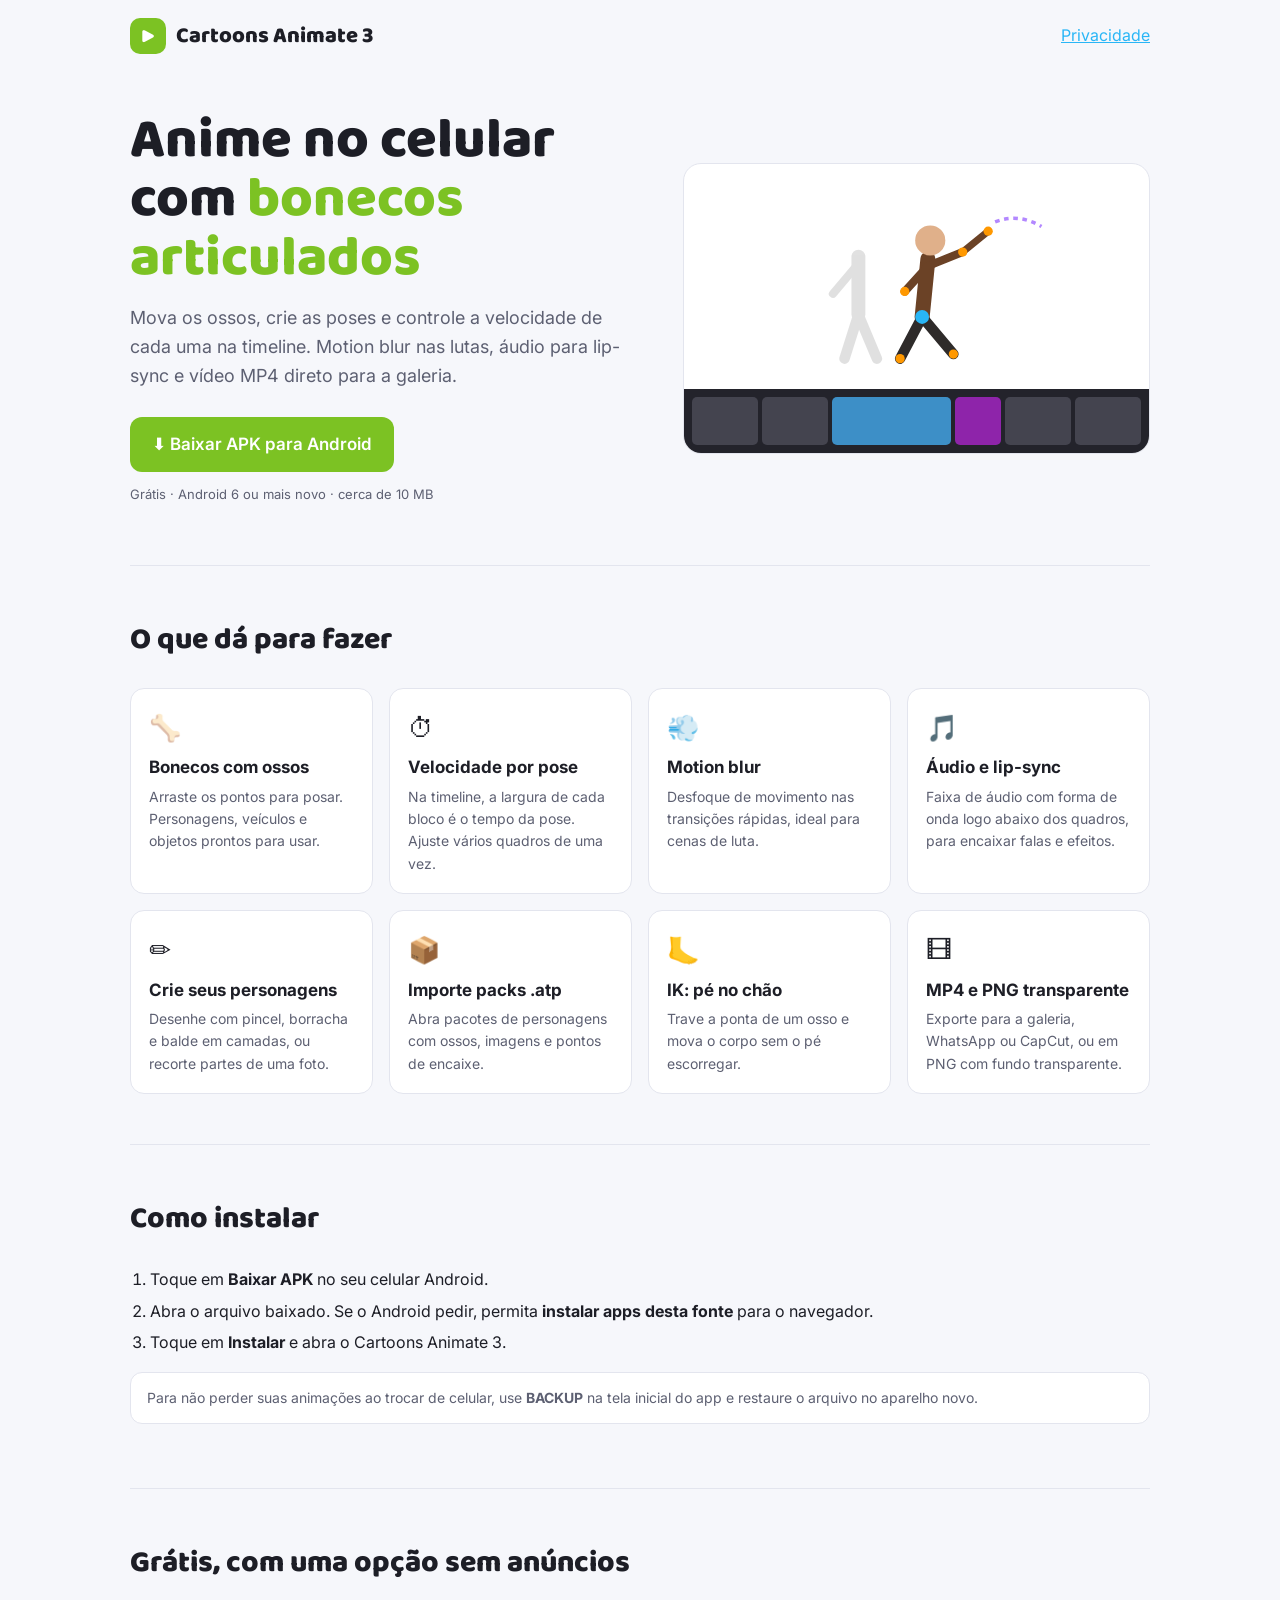
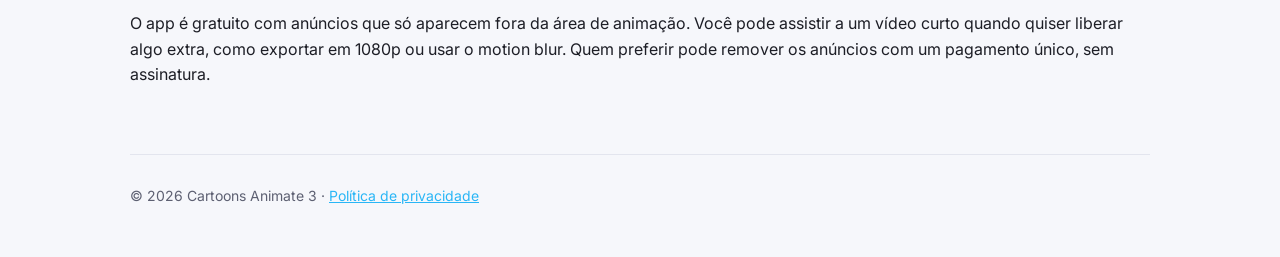
==== index.html @ 9e61e342 "Update APK download link to version 1.0.0" ====
<!doctype html>
<html lang="pt-BR">
<head>
<meta charset="utf-8">
<meta name="viewport" content="width=device-width, initial-scale=1">
<title>Cartoons Animate 3</title>
<meta name="description" content="Crie animações 2D no celular com bonecos articulados, timeline com controle de velocidade, motion blur, áudio e exportação em MP4.">
<meta property="og:title" content="Cartoons Animate 3 — animação 2D no celular">
<meta property="og:description" content="Bonecos com ossos, timeline com velocidade por pose, motion blur, lip-sync e exportação MP4. Grátis para Android.">
<link rel="preconnect" href="https://fonts.googleapis.com"><link rel="preconnect" href="https://fonts.gstatic.com" crossorigin>
<link href="https://fonts.googleapis.com/css2?family=Baloo+2:wght@600;800&family=Inter:wght@400;600&display=swap" rel="stylesheet">
<style>
  :root { --bg: #1d1e26; --panel: #262833; --ink: #f2f3f7; --muted: #a6a9b8; --green: #7CC223; --cyan: #29B6F6; --orange: #FF9800; --line: #34374a; }
  :root[data-theme="light"] { --bg: #f6f7fb; --panel: #fff; --ink: #1d1e26; --muted: #5d6072; --line: #e3e5ee; }
  @media (prefers-color-scheme: light) { :root:not([data-theme="dark"]) { --bg: #f6f7fb; --panel: #fff; --ink: #1d1e26; --muted: #5d6072; --line: #e3e5ee; } }
  * { box-sizing: border-box; }
  body { margin: 0; background: var(--bg); color: var(--ink); font: 16px/1.6 Inter, system-ui, sans-serif; }
  a { color: var(--cyan); }
  .wrap { max-width: 1060px; margin: 0 auto; padding: 0 20px; }
  nav { display: flex; align-items: center; gap: 12px; padding: 18px 0; }
  .logo { font: 800 22px 'Baloo 2', sans-serif; display: flex; align-items: center; gap: 10px; }
  .logo i { width: 36px; height: 36px; border-radius: 10px; background: var(--green); display: grid; place-items: center; font-style: normal; color: #fff; }
  nav .sp { flex: 1; }
  .hero { display: grid; grid-template-columns: 1.1fr 1fr; gap: 40px; align-items: center; padding: 40px 0 60px; }
  h1 { font: 800 clamp(34px, 6vw, 56px)/1.05 'Baloo 2', sans-serif; margin: 0 0 16px; }
  h1 span { color: var(--green); }
  .lead { color: var(--muted); font-size: 18px; margin: 0 0 26px; }
  .btn { display: inline-flex; align-items: center; gap: 10px; background: var(--green); color: #fff; text-decoration: none; font-weight: 600; padding: 14px 22px; border-radius: 12px; font-size: 17px; }
  .btn.ghost { background: transparent; color: var(--ink); border: 1px solid var(--line); }
  .meta { color: var(--muted); font-size: 13px; margin-top: 12px; }
  .stage { background: var(--panel); border: 1px solid var(--line); border-radius: 18px; aspect-ratio: 16/10; position: relative; overflow: hidden; }
  .stage svg { width: 100%; height: 100%; display: block; }
  .tl { position: absolute; left: 0; right: 0; bottom: 0; height: 22%; background: #23232B; display: flex; gap: 4px; padding: 8px; align-items: stretch; }
  .tl b { background: #44444F; border-radius: 5px; flex: 1; }
  .tl b.on { background: #3D8FC7; flex: 1.8; } .tl b.mb { background: #8E24AA; flex: 0.7; }
  section { padding: 50px 0; border-top: 1px solid var(--line); }
  h2 { font: 800 30px 'Baloo 2', sans-serif; margin: 0 0 24px; }
  .feats { display: grid; grid-template-columns: repeat(auto-fill, minmax(230px, 1fr)); gap: 16px; }
  .feat { background: var(--panel); border: 1px solid var(--line); border-radius: 14px; padding: 18px; }
  .feat .ic { font-size: 26px; } .feat h3 { margin: 6px 0 4px; font-size: 17px; } .feat p { margin: 0; color: var(--muted); font-size: 14px; }
  ol.steps { padding-left: 20px; } ol.steps li { margin: 6px 0; }
  .note { background: var(--panel); border: 1px solid var(--line); border-radius: 12px; padding: 14px 16px; color: var(--muted); font-size: 14px; }
  footer { padding: 30px 0 50px; color: var(--muted); font-size: 14px; border-top: 1px solid var(--line); }
  @media (max-width: 760px) { .hero { grid-template-columns: 1fr; padding-top: 10px; } }
</style>
</head>
<body>
<div class="wrap">
  <nav><div class="logo"><i>▶</i> Cartoons Animate 3</div><div class="sp"></div><a href="privacidade.html">Privacidade</a></nav>

  <div class="hero">
    <div>
      <h1>Anime no celular com <span>bonecos articulados</span></h1>
      <p class="lead">Mova os ossos, crie as poses e controle a velocidade de cada uma na timeline. Motion blur nas lutas, áudio para lip-sync e vídeo MP4 direto para a galeria.</p>
      <a class="btn" id="dl" href="https://github.com/nero23-AU/cartoons-animate-3/releases/latest/download/CartoonsAnimate3-1.0.0.apk">⬇ Baixar APK para Android</a>
      <div class="meta">Grátis · Android 6 ou mais novo · cerca de 10 MB</div>
    </div>
    <div class="stage" aria-label="Ilustração do editor de animação">
      <svg viewBox="0 0 400 250" aria-hidden="true">
        <rect x="18" y="14" width="364" height="168" rx="6" fill="#fff"/>
        <g stroke-linecap="round" fill="none">
          <g opacity=".25" stroke="#888"><line x1="150" y1="130" x2="150" y2="80" stroke-width="12"/><line x1="150" y1="130" x2="138" y2="168" stroke-width="9"/><line x1="150" y1="130" x2="166" y2="168" stroke-width="9"/><line x1="150" y1="86" x2="128" y2="112" stroke-width="7"/></g>
          <line x1="205" y1="132" x2="210" y2="82" stroke="#6B4226" stroke-width="13"/>
          <line x1="205" y1="132" x2="186" y2="168" stroke="#2E2B2A" stroke-width="9"/><line x1="205" y1="132" x2="232" y2="164" stroke="#2E2B2A" stroke-width="9"/>
          <line x1="210" y1="88" x2="240" y2="76" stroke="#6B4226" stroke-width="7"/><line x1="240" y1="76" x2="262" y2="58" stroke="#6B4226" stroke-width="6"/>
          <line x1="210" y1="88" x2="190" y2="110" stroke="#6B4226" stroke-width="7"/>
        </g>
        <circle cx="212" cy="66" r="13" fill="#E0B08A"/>
        <g fill="#FF9800"><circle cx="262" cy="58" r="4"/><circle cx="240" cy="76" r="4"/><circle cx="186" cy="168" r="4"/><circle cx="232" cy="164" r="4"/><circle cx="190" cy="110" r="4"/></g>
        <circle cx="205" cy="132" r="6" fill="#29B6F6"/>
        <path d="M268 50 q20 -8 40 4" stroke="#B388FF" stroke-width="3" fill="none" stroke-dasharray="4 4"/>
      </svg>
      <div class="tl"><b></b><b></b><b class="on"></b><b class="mb"></b><b></b><b></b></div>
    </div>
  </div>

  <section>
    <h2>O que dá para fazer</h2>
    <div class="feats">
      <div class="feat"><div class="ic">🦴</div><h3>Bonecos com ossos</h3><p>Arraste os pontos para posar. Personagens, veículos e objetos prontos para usar.</p></div>
      <div class="feat"><div class="ic">⏱</div><h3>Velocidade por pose</h3><p>Na timeline, a largura de cada bloco é o tempo da pose. Ajuste vários quadros de uma vez.</p></div>
      <div class="feat"><div class="ic">💨</div><h3>Motion blur</h3><p>Desfoque de movimento nas transições rápidas, ideal para cenas de luta.</p></div>
      <div class="feat"><div class="ic">🎵</div><h3>Áudio e lip-sync</h3><p>Faixa de áudio com forma de onda logo abaixo dos quadros, para encaixar falas e efeitos.</p></div>
      <div class="feat"><div class="ic">✏</div><h3>Crie seus personagens</h3><p>Desenhe com pincel, borracha e balde em camadas, ou recorte partes de uma foto.</p></div>
      <div class="feat"><div class="ic">📦</div><h3>Importe packs .atp</h3><p>Abra pacotes de personagens com ossos, imagens e pontos de encaixe.</p></div>
      <div class="feat"><div class="ic">🦶</div><h3>IK: pé no chão</h3><p>Trave a ponta de um osso e mova o corpo sem o pé escorregar.</p></div>
      <div class="feat"><div class="ic">🎞</div><h3>MP4 e PNG transparente</h3><p>Exporte para a galeria, WhatsApp ou CapCut, ou em PNG com fundo transparente.</p></div>
    </div>
  </section>

  <section>
    <h2>Como instalar</h2>
    <ol class="steps">
      <li>Toque em <b>Baixar APK</b> no seu celular Android.</li>
      <li>Abra o arquivo baixado. Se o Android pedir, permita <b>instalar apps desta fonte</b> para o navegador.</li>
      <li>Toque em <b>Instalar</b> e abra o Cartoons Animate 3.</li>
    </ol>
    <p class="note">Para não perder suas animações ao trocar de celular, use <b>BACKUP</b> na tela inicial do app e restaure o arquivo no aparelho novo.</p>
  </section>

  <section>
    <h2>Grátis, com uma opção sem anúncios</h2>
    <p>O app é gratuito com anúncios que só aparecem fora da área de animação. Você pode assistir a um vídeo curto quando quiser liberar algo extra, como exportar em 1080p ou usar o motion blur. Quem preferir pode remover os anúncios com um pagamento único, sem assinatura.</p>
  </section>

  <footer>© <span id="y"></span> Cartoons Animate 3 · <a href="privacidade.html">Política de privacidade</a></footer>
</div>
<script>document.getElementById('y').textContent = new Date().getFullYear();</script>
</body>
</html>
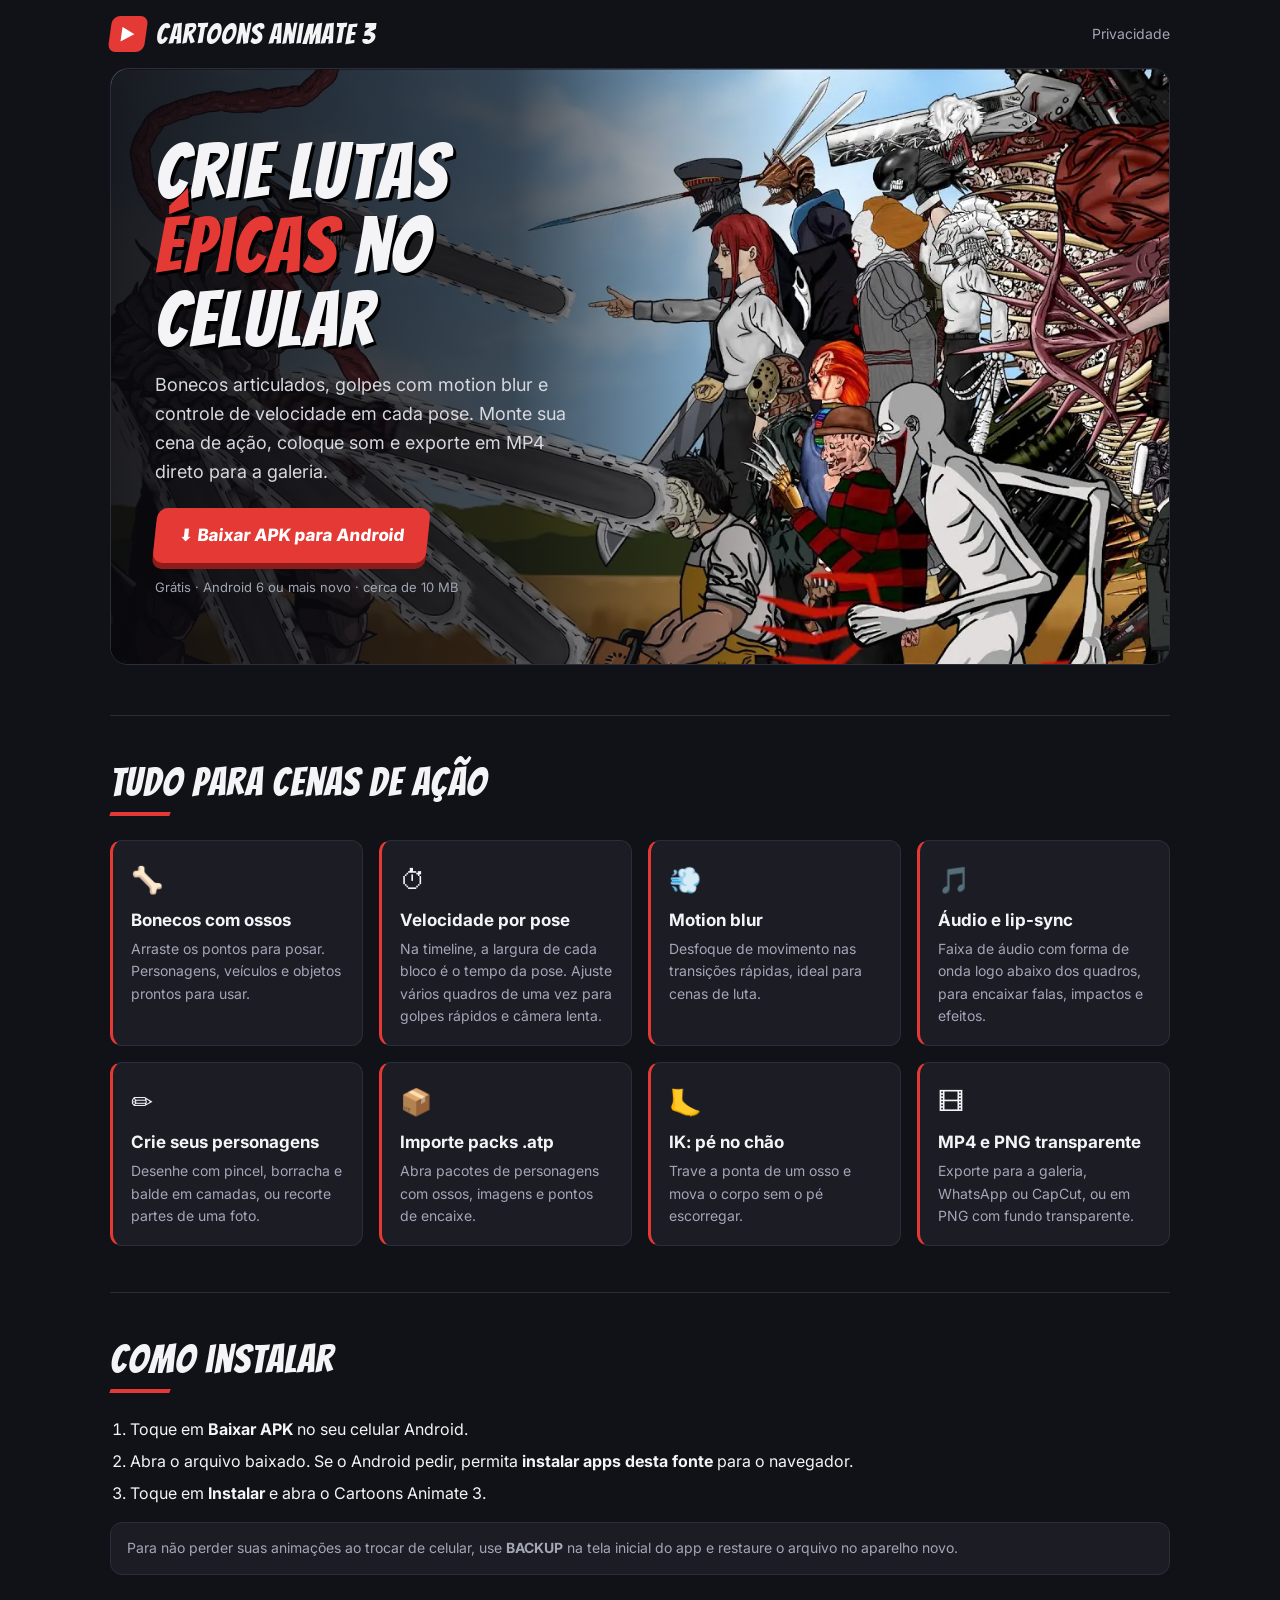
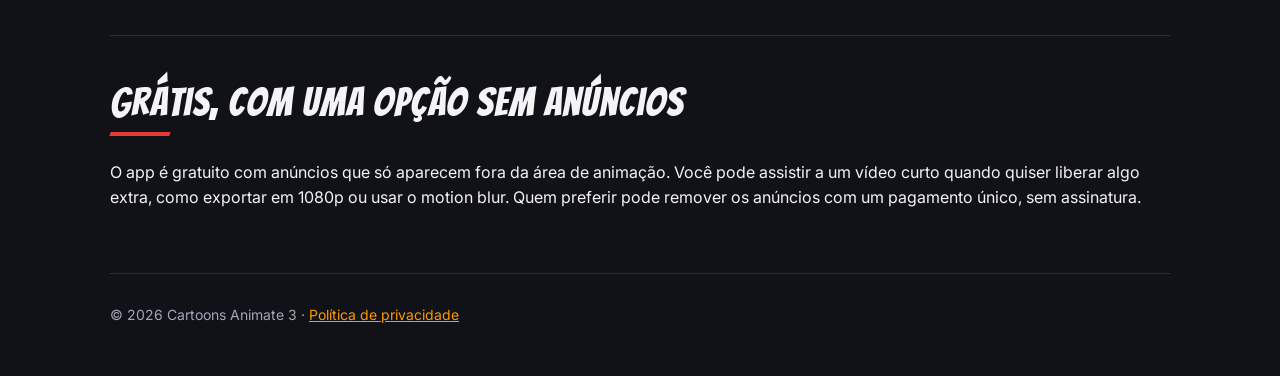
==== commit f34a1f86: "Update print statement from 'Hello' to 'Goodbye'" ====
--- a/index.html
+++ b/index.html
@@ -3,45 +3,46 @@
 <head>
 <meta charset="utf-8">
 <meta name="viewport" content="width=device-width, initial-scale=1">
-<title>Cartoons Animate 3</title>
-<meta name="description" content="Crie animações 2D no celular com bonecos articulados, timeline com controle de velocidade, motion blur, áudio e exportação em MP4.">
-<meta property="og:title" content="Cartoons Animate 3 — animação 2D no celular">
+<title>Cartoons Animate 3 — cenas de ação 2D no celular</title>
+<meta name="description" content="Crie lutas e cenas de ação 2D no celular com bonecos articulados, timeline com controle de velocidade, motion blur, áudio e exportação em MP4.">
+<meta property="og:title" content="Cartoons Animate 3 — cenas de ação 2D no celular">
 <meta property="og:description" content="Bonecos com ossos, timeline com velocidade por pose, motion blur, lip-sync e exportação MP4. Grátis para Android.">
 <link rel="preconnect" href="https://fonts.googleapis.com"><link rel="preconnect" href="https://fonts.gstatic.com" crossorigin>
-<link href="https://fonts.googleapis.com/css2?family=Baloo+2:wght@600;800&family=Inter:wght@400;600&display=swap" rel="stylesheet">
+<link href="https://fonts.googleapis.com/css2?family=Bangers&family=Inter:wght@400;600;800&display=swap" rel="stylesheet">
 <style>
-  :root { --bg: #1d1e26; --panel: #262833; --ink: #f2f3f7; --muted: #a6a9b8; --green: #7CC223; --cyan: #29B6F6; --orange: #FF9800; --line: #34374a; }
-  :root[data-theme="light"] { --bg: #f6f7fb; --panel: #fff; --ink: #1d1e26; --muted: #5d6072; --line: #e3e5ee; }
-  @media (prefers-color-scheme: light) { :root:not([data-theme="dark"]) { --bg: #f6f7fb; --panel: #fff; --ink: #1d1e26; --muted: #5d6072; --line: #e3e5ee; } }
+  :root { --bg: #111217; --panel: #1b1c24; --ink: #f4f4f7; --muted: #a3a6b6; --red: #E53935; --orange: #FF9800; --cyan: #29B6F6; --line: #2b2d3a; }
   * { box-sizing: border-box; }
   body { margin: 0; background: var(--bg); color: var(--ink); font: 16px/1.6 Inter, system-ui, sans-serif; }
-  a { color: var(--cyan); }
-  .wrap { max-width: 1060px; margin: 0 auto; padding: 0 20px; }
-  nav { display: flex; align-items: center; gap: 12px; padding: 18px 0; }
-  .logo { font: 800 22px 'Baloo 2', sans-serif; display: flex; align-items: center; gap: 10px; }
-  .logo i { width: 36px; height: 36px; border-radius: 10px; background: var(--green); display: grid; place-items: center; font-style: normal; color: #fff; }
-  nav .sp { flex: 1; }
-  .hero { display: grid; grid-template-columns: 1.1fr 1fr; gap: 40px; align-items: center; padding: 40px 0 60px; }
-  h1 { font: 800 clamp(34px, 6vw, 56px)/1.05 'Baloo 2', sans-serif; margin: 0 0 16px; }
-  h1 span { color: var(--green); }
-  .lead { color: var(--muted); font-size: 18px; margin: 0 0 26px; }
-  .btn { display: inline-flex; align-items: center; gap: 10px; background: var(--green); color: #fff; text-decoration: none; font-weight: 600; padding: 14px 22px; border-radius: 12px; font-size: 17px; }
-  .btn.ghost { background: transparent; color: var(--ink); border: 1px solid var(--line); }
-  .meta { color: var(--muted); font-size: 13px; margin-top: 12px; }
-  .stage { background: var(--panel); border: 1px solid var(--line); border-radius: 18px; aspect-ratio: 16/10; position: relative; overflow: hidden; }
-  .stage svg { width: 100%; height: 100%; display: block; }
-  .tl { position: absolute; left: 0; right: 0; bottom: 0; height: 22%; background: #23232B; display: flex; gap: 4px; padding: 8px; align-items: stretch; }
-  .tl b { background: #44444F; border-radius: 5px; flex: 1; }
-  .tl b.on { background: #3D8FC7; flex: 1.8; } .tl b.mb { background: #8E24AA; flex: 0.7; }
-  section { padding: 50px 0; border-top: 1px solid var(--line); }
-  h2 { font: 800 30px 'Baloo 2', sans-serif; margin: 0 0 24px; }
-  .feats { display: grid; grid-template-columns: repeat(auto-fill, minmax(230px, 1fr)); gap: 16px; }
-  .feat { background: var(--panel); border: 1px solid var(--line); border-radius: 14px; padding: 18px; }
+  a { color: var(--orange); }
+  .wrap { max-width: 1100px; margin: 0 auto; padding: 0 20px; }
+  nav { display: flex; align-items: center; gap: 12px; padding: 16px 0; }
+  .logo { font: 28px/1 Bangers, Impact, sans-serif; letter-spacing: 1px; display: flex; align-items: center; gap: 10px; }
+  .logo i { width: 36px; height: 36px; border-radius: 8px; background: var(--red); display: grid; place-items: center; font: 800 16px Inter, sans-serif; font-style: normal; color: #fff; transform: skew(-8deg); }
+  nav .sp { flex: 1; } nav a { color: var(--muted); text-decoration: none; font-size: 14px; }
+  .hero { position: relative; border-radius: 18px; overflow: hidden; border: 1px solid var(--line); margin-bottom: 50px; }
+  .hero img { display: block; width: 100%; aspect-ratio: 16/9; object-fit: cover; }
+  .hero::after { content: ''; position: absolute; inset: 0; background: linear-gradient(90deg, rgba(10,10,14,.92) 0%, rgba(10,10,14,.7) 38%, rgba(10,10,14,0) 65%); pointer-events: none; }
+  .hero .copy { position: absolute; z-index: 1; left: 0; top: 0; bottom: 0; width: min(50%, 520px); padding: clamp(18px, 4vw, 44px); display: flex; flex-direction: column; justify-content: center; }
+  h1 { font: clamp(40px, 6.4vw, 78px)/.95 Bangers, Impact, sans-serif; letter-spacing: 1.5px; margin: 0 0 14px; text-shadow: 3px 3px 0 #000; }
+  h1 span { color: var(--red); }
+  .lead { color: #d7d8e0; font-size: clamp(14px, 1.6vw, 18px); margin: 0 0 22px; }
+  .btn { display: inline-flex; align-self: flex-start; align-items: center; gap: 10px; background: var(--red); color: #fff; text-decoration: none; font-weight: 800; padding: 14px 24px; border-radius: 10px; font-size: 17px; box-shadow: 0 6px 0 #8e1c1a; transform: skew(-6deg); }
+  .btn:hover { background: #f04b47; } .btn:active { transform: skew(-6deg) translateY(4px); box-shadow: 0 2px 0 #8e1c1a; }
+  .meta { color: var(--muted); font-size: 13px; margin-top: 14px; }
+  section { padding: 46px 0; border-top: 1px solid var(--line); }
+  h2 { font: 40px/1 Bangers, Impact, sans-serif; letter-spacing: 1px; margin: 0 0 24px; }
+  h2::after { content: ''; display: block; width: 60px; height: 4px; background: var(--red); margin-top: 10px; transform: skew(-20deg); }
+  .feats { display: grid; grid-template-columns: repeat(auto-fill, minmax(240px, 1fr)); gap: 16px; }
+  .feat { background: var(--panel); border: 1px solid var(--line); border-left: 3px solid var(--red); border-radius: 12px; padding: 18px; }
   .feat .ic { font-size: 26px; } .feat h3 { margin: 6px 0 4px; font-size: 17px; } .feat p { margin: 0; color: var(--muted); font-size: 14px; }
   ol.steps { padding-left: 20px; } ol.steps li { margin: 6px 0; }
   .note { background: var(--panel); border: 1px solid var(--line); border-radius: 12px; padding: 14px 16px; color: var(--muted); font-size: 14px; }
   footer { padding: 30px 0 50px; color: var(--muted); font-size: 14px; border-top: 1px solid var(--line); }
-  @media (max-width: 760px) { .hero { grid-template-columns: 1fr; padding-top: 10px; } }
+  @media (max-width: 760px) {
+    .hero::after { background: linear-gradient(0deg, rgba(10,10,14,.95) 0%, rgba(10,10,14,.4) 70%, rgba(10,10,14,0) 100%); }
+    .hero img { aspect-ratio: 4/5; object-position: 30% center; }
+    .hero .copy { width: 100%; top: auto; }
+  }
 </style>
 </head>
 <body>
@@ -49,38 +50,22 @@
   <nav><div class="logo"><i>▶</i> Cartoons Animate 3</div><div class="sp"></div><a href="privacidade.html">Privacidade</a></nav>
 
   <div class="hero">
-    <div>
-      <h1>Anime no celular com <span>bonecos articulados</span></h1>
-      <p class="lead">Mova os ossos, crie as poses e controle a velocidade de cada uma na timeline. Motion blur nas lutas, áudio para lip-sync e vídeo MP4 direto para a galeria.</p>
+    <img src="[data-uri]" alt="Cena de luta animada em 2D com vários personagens">
+    <div class="copy">
+      <h1>Crie lutas <span>épicas</span> no celular</h1>
+      <p class="lead">Bonecos articulados, golpes com motion blur e controle de velocidade em cada pose. Monte sua cena de ação, coloque som e exporte em MP4 direto para a galeria.</p>
       <a class="btn" id="dl" href="https://github.com/nero23-AU/cartoons-animate-3/releases/latest/download/CartoonsAnimate3-1.0.0.apk">⬇ Baixar APK para Android</a>
       <div class="meta">Grátis · Android 6 ou mais novo · cerca de 10 MB</div>
-    </div>
-    <div class="stage" aria-label="Ilustração do editor de animação">
-      <svg viewBox="0 0 400 250" aria-hidden="true">
-        <rect x="18" y="14" width="364" height="168" rx="6" fill="#fff"/>
-        <g stroke-linecap="round" fill="none">
-          <g opacity=".25" stroke="#888"><line x1="150" y1="130" x2="150" y2="80" stroke-width="12"/><line x1="150" y1="130" x2="138" y2="168" stroke-width="9"/><line x1="150" y1="130" x2="166" y2="168" stroke-width="9"/><line x1="150" y1="86" x2="128" y2="112" stroke-width="7"/></g>
-          <line x1="205" y1="132" x2="210" y2="82" stroke="#6B4226" stroke-width="13"/>
-          <line x1="205" y1="132" x2="186" y2="168" stroke="#2E2B2A" stroke-width="9"/><line x1="205" y1="132" x2="232" y2="164" stroke="#2E2B2A" stroke-width="9"/>
-          <line x1="210" y1="88" x2="240" y2="76" stroke="#6B4226" stroke-width="7"/><line x1="240" y1="76" x2="262" y2="58" stroke="#6B4226" stroke-width="6"/>
-          <line x1="210" y1="88" x2="190" y2="110" stroke="#6B4226" stroke-width="7"/>
-        </g>
-        <circle cx="212" cy="66" r="13" fill="#E0B08A"/>
-        <g fill="#FF9800"><circle cx="262" cy="58" r="4"/><circle cx="240" cy="76" r="4"/><circle cx="186" cy="168" r="4"/><circle cx="232" cy="164" r="4"/><circle cx="190" cy="110" r="4"/></g>
-        <circle cx="205" cy="132" r="6" fill="#29B6F6"/>
-        <path d="M268 50 q20 -8 40 4" stroke="#B388FF" stroke-width="3" fill="none" stroke-dasharray="4 4"/>
-      </svg>
-      <div class="tl"><b></b><b></b><b class="on"></b><b class="mb"></b><b></b><b></b></div>
     </div>
   </div>
 
   <section>
-    <h2>O que dá para fazer</h2>
+    <h2>Tudo para cenas de ação</h2>
     <div class="feats">
       <div class="feat"><div class="ic">🦴</div><h3>Bonecos com ossos</h3><p>Arraste os pontos para posar. Personagens, veículos e objetos prontos para usar.</p></div>
-      <div class="feat"><div class="ic">⏱</div><h3>Velocidade por pose</h3><p>Na timeline, a largura de cada bloco é o tempo da pose. Ajuste vários quadros de uma vez.</p></div>
+      <div class="feat"><div class="ic">⏱</div><h3>Velocidade por pose</h3><p>Na timeline, a largura de cada bloco é o tempo da pose. Ajuste vários quadros de uma vez para golpes rápidos e câmera lenta.</p></div>
       <div class="feat"><div class="ic">💨</div><h3>Motion blur</h3><p>Desfoque de movimento nas transições rápidas, ideal para cenas de luta.</p></div>
-      <div class="feat"><div class="ic">🎵</div><h3>Áudio e lip-sync</h3><p>Faixa de áudio com forma de onda logo abaixo dos quadros, para encaixar falas e efeitos.</p></div>
+      <div class="feat"><div class="ic">🎵</div><h3>Áudio e lip-sync</h3><p>Faixa de áudio com forma de onda logo abaixo dos quadros, para encaixar falas, impactos e efeitos.</p></div>
       <div class="feat"><div class="ic">✏</div><h3>Crie seus personagens</h3><p>Desenhe com pincel, borracha e balde em camadas, ou recorte partes de uma foto.</p></div>
       <div class="feat"><div class="ic">📦</div><h3>Importe packs .atp</h3><p>Abra pacotes de personagens com ossos, imagens e pontos de encaixe.</p></div>
       <div class="feat"><div class="ic">🦶</div><h3>IK: pé no chão</h3><p>Trave a ponta de um osso e mova o corpo sem o pé escorregar.</p></div>
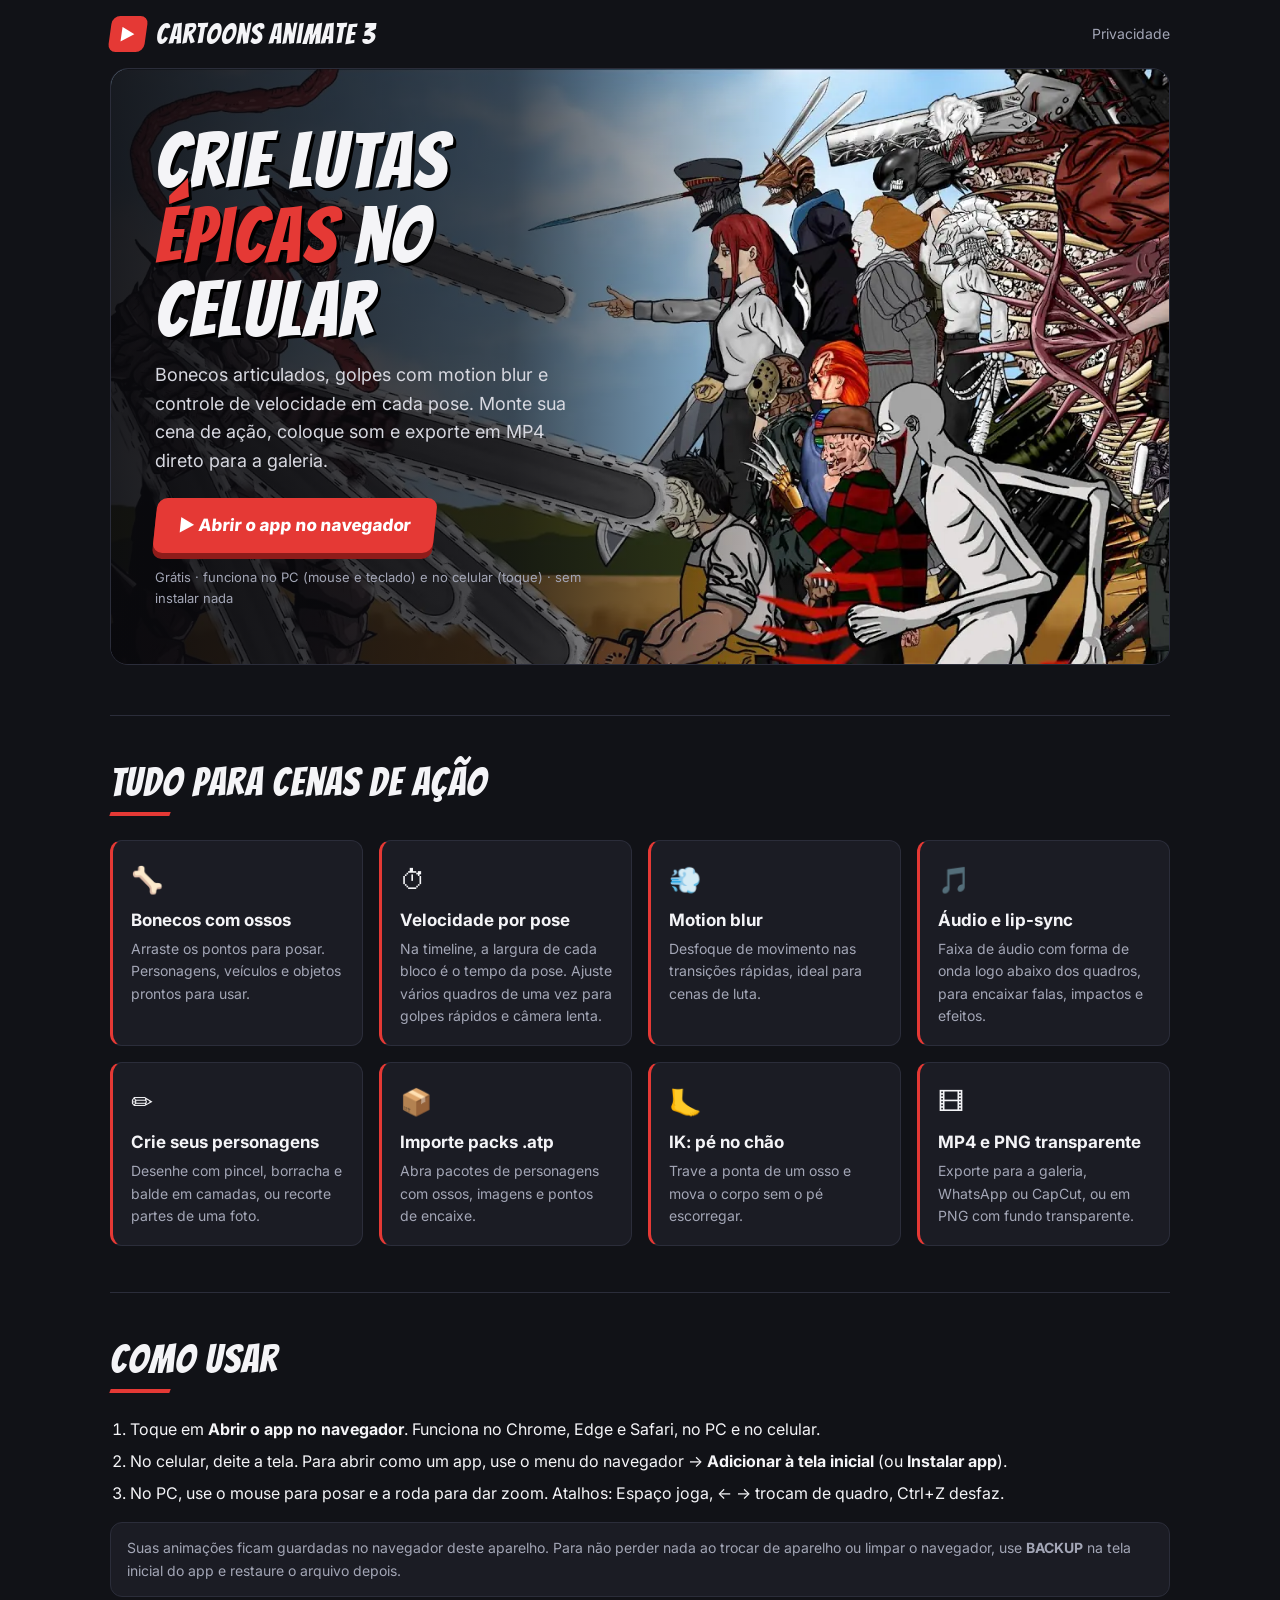
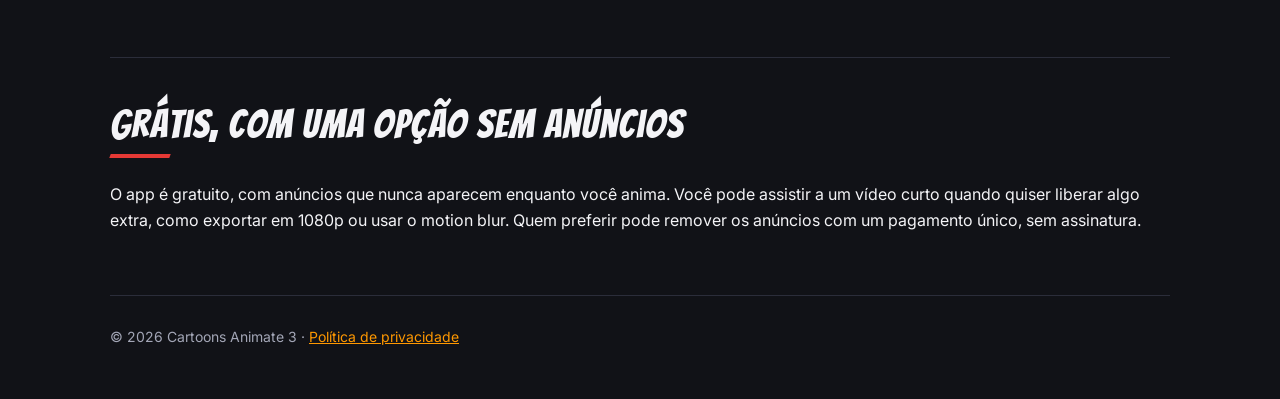
==== commit 4a13db80: "Versão web do app em /app e site atualizado" ====
--- a/index.html
+++ b/index.html
@@ -54,8 +54,8 @@
     <div class="copy">
       <h1>Crie lutas <span>épicas</span> no celular</h1>
       <p class="lead">Bonecos articulados, golpes com motion blur e controle de velocidade em cada pose. Monte sua cena de ação, coloque som e exporte em MP4 direto para a galeria.</p>
-      <a class="btn" id="dl" href="https://github.com/nero23-AU/cartoons-animate-3/releases/latest/download/CartoonsAnimate3-1.0.0.apk">⬇ Baixar APK para Android</a>
-      <div class="meta">Grátis · Android 6 ou mais novo · cerca de 10 MB</div>
+      <a class="btn" id="dl" href="app/">▶ Abrir o app no navegador</a>
+      <div class="meta">Grátis · funciona no PC (mouse e teclado) e no celular (toque) · sem instalar nada</div>
     </div>
   </div>
 
@@ -74,18 +74,18 @@
   </section>
 
   <section>
-    <h2>Como instalar</h2>
+    <h2>Como usar</h2>
     <ol class="steps">
-      <li>Toque em <b>Baixar APK</b> no seu celular Android.</li>
-      <li>Abra o arquivo baixado. Se o Android pedir, permita <b>instalar apps desta fonte</b> para o navegador.</li>
-      <li>Toque em <b>Instalar</b> e abra o Cartoons Animate 3.</li>
+      <li>Toque em <b>Abrir o app no navegador</b>. Funciona no Chrome, Edge e Safari, no PC e no celular.</li>
+      <li>No celular, deite a tela. Para abrir como um app, use o menu do navegador → <b>Adicionar à tela inicial</b> (ou <b>Instalar app</b>).</li>
+      <li>No PC, use o mouse para posar e a roda para dar zoom. Atalhos: Espaço joga, ← → trocam de quadro, Ctrl+Z desfaz.</li>
     </ol>
-    <p class="note">Para não perder suas animações ao trocar de celular, use <b>BACKUP</b> na tela inicial do app e restaure o arquivo no aparelho novo.</p>
+    <p class="note">Suas animações ficam guardadas no navegador deste aparelho. Para não perder nada ao trocar de aparelho ou limpar o navegador, use <b>BACKUP</b> na tela inicial do app e restaure o arquivo depois.</p>
   </section>
 
   <section>
     <h2>Grátis, com uma opção sem anúncios</h2>
-    <p>O app é gratuito com anúncios que só aparecem fora da área de animação. Você pode assistir a um vídeo curto quando quiser liberar algo extra, como exportar em 1080p ou usar o motion blur. Quem preferir pode remover os anúncios com um pagamento único, sem assinatura.</p>
+    <p>O app é gratuito, com anúncios que nunca aparecem enquanto você anima. Você pode assistir a um vídeo curto quando quiser liberar algo extra, como exportar em 1080p ou usar o motion blur. Quem preferir pode remover os anúncios com um pagamento único, sem assinatura.</p>
   </section>
 
   <footer>© <span id="y"></span> Cartoons Animate 3 · <a href="privacidade.html">Política de privacidade</a></footer>
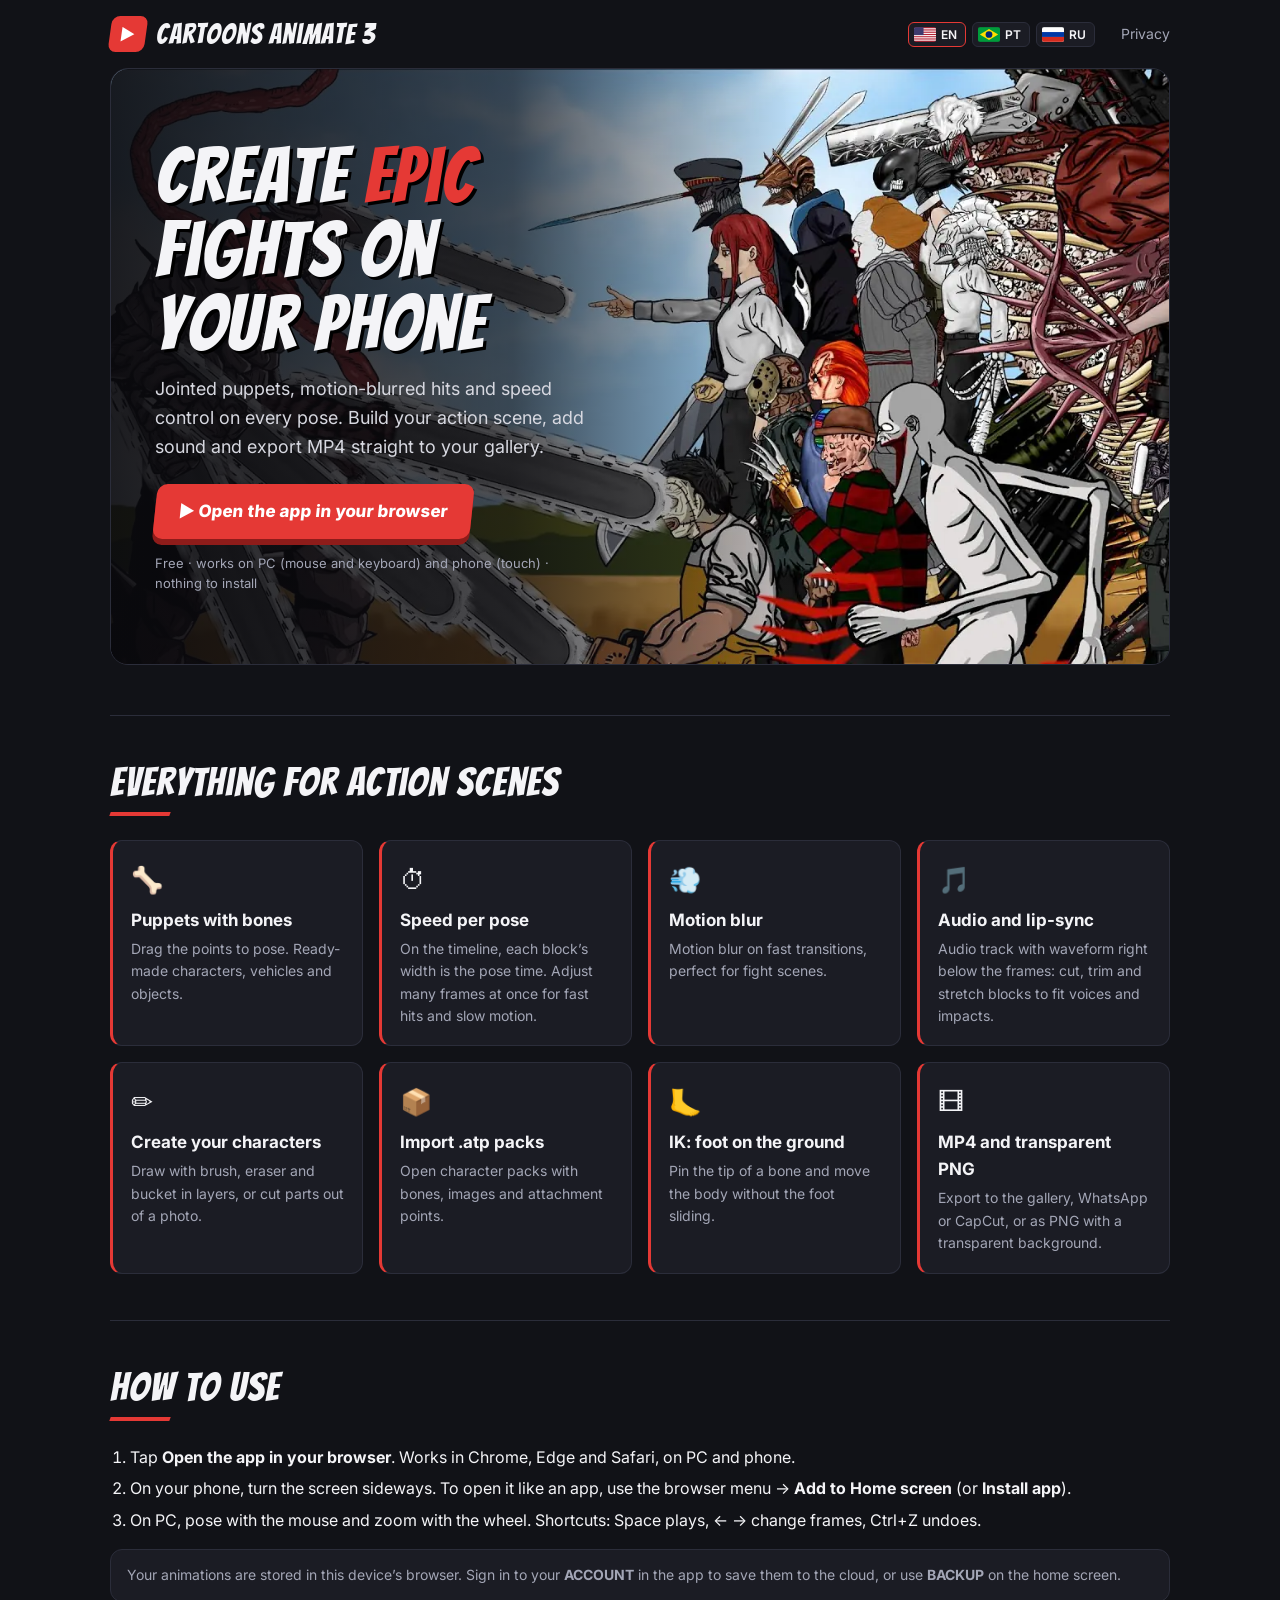
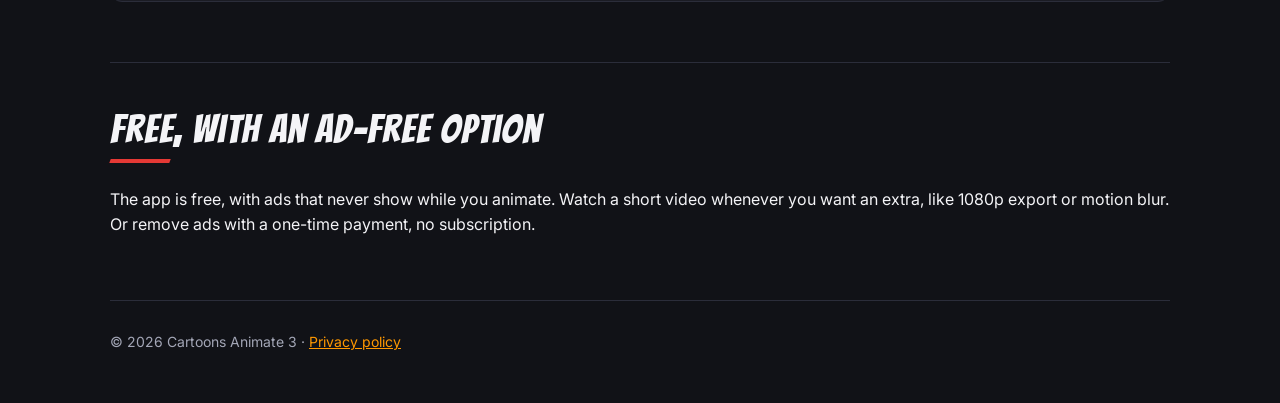
==== commit f0983ee1: "Idiomas, conta com nuvem, áudio em blocos, fundo com imagem e atalhos" ====
--- a/index.html
+++ b/index.html
@@ -47,49 +47,74 @@
 </head>
 <body>
 <div class="wrap">
-  <nav><div class="logo"><i>▶</i> Cartoons Animate 3</div><div class="sp"></div><a href="privacidade.html">Privacidade</a></nav>
+  <nav><div class="logo"><i>▶</i> Cartoons Animate 3</div><div class="sp"></div><span id="langs"></span><a href="privacidade.html" data-t="priv">Privacidade</a></nav>
 
   <div class="hero">
     <img src="[data-uri]" alt="Cena de luta animada em 2D com vários personagens">
     <div class="copy">
-      <h1>Crie lutas <span>épicas</span> no celular</h1>
-      <p class="lead">Bonecos articulados, golpes com motion blur e controle de velocidade em cada pose. Monte sua cena de ação, coloque som e exporte em MP4 direto para a galeria.</p>
-      <a class="btn" id="dl" href="app/">▶ Abrir o app no navegador</a>
-      <div class="meta">Grátis · funciona no PC (mouse e teclado) e no celular (toque) · sem instalar nada</div>
+      <h1 data-t="h1">Crie lutas <span>épicas</span> no celular</h1>
+      <p class="lead" data-t="lead">Bonecos articulados, golpes com motion blur e controle de velocidade em cada pose. Monte sua cena de ação, coloque som e exporte em MP4 direto para a galeria.</p>
+      <a class="btn" id="dl" href="app/" data-t="btn">▶ Abrir o app no navegador</a>
+      <div class="meta" data-t="meta">Grátis · funciona no PC (mouse e teclado) e no celular (toque) · sem instalar nada</div>
     </div>
   </div>
 
   <section>
-    <h2>Tudo para cenas de ação</h2>
+    <h2 data-t="h2a">Tudo para cenas de ação</h2>
     <div class="feats">
-      <div class="feat"><div class="ic">🦴</div><h3>Bonecos com ossos</h3><p>Arraste os pontos para posar. Personagens, veículos e objetos prontos para usar.</p></div>
-      <div class="feat"><div class="ic">⏱</div><h3>Velocidade por pose</h3><p>Na timeline, a largura de cada bloco é o tempo da pose. Ajuste vários quadros de uma vez para golpes rápidos e câmera lenta.</p></div>
-      <div class="feat"><div class="ic">💨</div><h3>Motion blur</h3><p>Desfoque de movimento nas transições rápidas, ideal para cenas de luta.</p></div>
-      <div class="feat"><div class="ic">🎵</div><h3>Áudio e lip-sync</h3><p>Faixa de áudio com forma de onda logo abaixo dos quadros, para encaixar falas, impactos e efeitos.</p></div>
-      <div class="feat"><div class="ic">✏</div><h3>Crie seus personagens</h3><p>Desenhe com pincel, borracha e balde em camadas, ou recorte partes de uma foto.</p></div>
-      <div class="feat"><div class="ic">📦</div><h3>Importe packs .atp</h3><p>Abra pacotes de personagens com ossos, imagens e pontos de encaixe.</p></div>
-      <div class="feat"><div class="ic">🦶</div><h3>IK: pé no chão</h3><p>Trave a ponta de um osso e mova o corpo sem o pé escorregar.</p></div>
-      <div class="feat"><div class="ic">🎞</div><h3>MP4 e PNG transparente</h3><p>Exporte para a galeria, WhatsApp ou CapCut, ou em PNG com fundo transparente.</p></div>
+      <div class="feat"><div class="ic">🦴</div><h3 data-t="f1t">Bonecos com ossos</h3><p data-t="f1p">Arraste os pontos para posar. Personagens, veículos e objetos prontos para usar.</p></div>
+      <div class="feat"><div class="ic">⏱</div><h3 data-t="f2t">Velocidade por pose</h3><p data-t="f2p">Na timeline, a largura de cada bloco é o tempo da pose. Ajuste vários quadros de uma vez para golpes rápidos e câmera lenta.</p></div>
+      <div class="feat"><div class="ic">💨</div><h3 data-t="f3t">Motion blur</h3><p data-t="f3p">Desfoque de movimento nas transições rápidas, ideal para cenas de luta.</p></div>
+      <div class="feat"><div class="ic">🎵</div><h3 data-t="f4t">Áudio e lip-sync</h3><p data-t="f4p">Faixa de áudio com forma de onda logo abaixo dos quadros: corte, apare e estique os blocos para encaixar falas e impactos.</p></div>
+      <div class="feat"><div class="ic">✏</div><h3 data-t="f5t">Crie seus personagens</h3><p data-t="f5p">Desenhe com pincel, borracha e balde em camadas, ou recorte partes de uma foto.</p></div>
+      <div class="feat"><div class="ic">📦</div><h3 data-t="f6t">Importe packs .atp</h3><p data-t="f6p">Abra pacotes de personagens com ossos, imagens e pontos de encaixe.</p></div>
+      <div class="feat"><div class="ic">🦶</div><h3 data-t="f7t">IK: pé no chão</h3><p data-t="f7p">Trave a ponta de um osso e mova o corpo sem o pé escorregar.</p></div>
+      <div class="feat"><div class="ic">🎞</div><h3 data-t="f8t">MP4 e PNG transparente</h3><p data-t="f8p">Exporte para a galeria, WhatsApp ou CapCut, ou em PNG com fundo transparente.</p></div>
     </div>
   </section>
 
   <section>
-    <h2>Como usar</h2>
+    <h2 data-t="h2b">Como usar</h2>
     <ol class="steps">
-      <li>Toque em <b>Abrir o app no navegador</b>. Funciona no Chrome, Edge e Safari, no PC e no celular.</li>
-      <li>No celular, deite a tela. Para abrir como um app, use o menu do navegador → <b>Adicionar à tela inicial</b> (ou <b>Instalar app</b>).</li>
-      <li>No PC, use o mouse para posar e a roda para dar zoom. Atalhos: Espaço joga, ← → trocam de quadro, Ctrl+Z desfaz.</li>
+      <li data-t="li1">Toque em <b>Abrir o app no navegador</b>. Funciona no Chrome, Edge e Safari, no PC e no celular.</li>
+      <li data-t="li2">No celular, deite a tela. Para abrir como um app, use o menu do navegador → <b>Adicionar à tela inicial</b> (ou <b>Instalar app</b>).</li>
+      <li data-t="li3">No PC, use o mouse para posar e a roda para dar zoom. Atalhos: Espaço joga, ← → trocam de quadro, Ctrl+Z desfaz.</li>
     </ol>
-    <p class="note">Suas animações ficam guardadas no navegador deste aparelho. Para não perder nada ao trocar de aparelho ou limpar o navegador, use <b>BACKUP</b> na tela inicial do app e restaure o arquivo depois.</p>
+    <p class="note" data-t="note">Suas animações ficam guardadas no navegador deste aparelho. Entre na sua <b>CONTA</b> no app para salvar na nuvem, ou use <b>BACKUP</b> na tela inicial.</p>
   </section>
 
   <section>
-    <h2>Grátis, com uma opção sem anúncios</h2>
-    <p>O app é gratuito, com anúncios que nunca aparecem enquanto você anima. Você pode assistir a um vídeo curto quando quiser liberar algo extra, como exportar em 1080p ou usar o motion blur. Quem preferir pode remover os anúncios com um pagamento único, sem assinatura.</p>
+    <h2 data-t="h2c">Grátis, com uma opção sem anúncios</h2>
+    <p data-t="free">O app é gratuito, com anúncios que nunca aparecem enquanto você anima. Você pode assistir a um vídeo curto quando quiser liberar algo extra, como exportar em 1080p ou usar o motion blur. Quem preferir pode remover os anúncios com um pagamento único, sem assinatura.</p>
   </section>
 
-  <footer>© <span id="y"></span> Cartoons Animate 3 · <a href="privacidade.html">Política de privacidade</a></footer>
+  <footer>© <span id="y"></span> Cartoons Animate 3 · <a href="privacidade.html" data-t="priv2">Política de privacidade</a></footer>
 </div>
 <script>document.getElementById('y').textContent = new Date().getFullYear();</script>
+<style>
+#langs { display: inline-flex; gap: 6px; margin-right: 14px; }
+#langs button { display: inline-flex; align-items: center; gap: 5px; background: var(--panel); color: var(--ink); border: 1px solid var(--line); border-radius: 6px; padding: 4px 8px 4px 5px; font: 600 12px Inter, sans-serif; cursor: pointer; }
+#langs button.on { border-color: var(--red); }
+#langs svg { width: 22px; height: 15px; border-radius: 2px; display: block; }
+</style>
+<script>
+(function () {
+  var D = {"en": {"h1": "Create <span>epic</span> fights on your phone", "lead": "Jointed puppets, motion-blurred hits and speed control on every pose. Build your action scene, add sound and export MP4 straight to your gallery.", "btn": "▶ Open the app in your browser", "meta": "Free · works on PC (mouse and keyboard) and phone (touch) · nothing to install", "h2a": "Everything for action scenes", "f1t": "Puppets with bones", "f1p": "Drag the points to pose. Ready-made characters, vehicles and objects.", "f2t": "Speed per pose", "f2p": "On the timeline, each block’s width is the pose time. Adjust many frames at once for fast hits and slow motion.", "f3t": "Motion blur", "f3p": "Motion blur on fast transitions, perfect for fight scenes.", "f4t": "Audio and lip-sync", "f4p": "Audio track with waveform right below the frames: cut, trim and stretch blocks to fit voices and impacts.", "f5t": "Create your characters", "f5p": "Draw with brush, eraser and bucket in layers, or cut parts out of a photo.", "f6t": "Import .atp packs", "f6p": "Open character packs with bones, images and attachment points.", "f7t": "IK: foot on the ground", "f7p": "Pin the tip of a bone and move the body without the foot sliding.", "f8t": "MP4 and transparent PNG", "f8p": "Export to the gallery, WhatsApp or CapCut, or as PNG with a transparent background.", "h2b": "How to use", "li1": "Tap <b>Open the app in your browser</b>. Works in Chrome, Edge and Safari, on PC and phone.", "li2": "On your phone, turn the screen sideways. To open it like an app, use the browser menu → <b>Add to Home screen</b> (or <b>Install app</b>).", "li3": "On PC, pose with the mouse and zoom with the wheel. Shortcuts: Space plays, ← → change frames, Ctrl+Z undoes.", "note": "Your animations are stored in this device’s browser. Sign in to your <b>ACCOUNT</b> in the app to save them to the cloud, or use <b>BACKUP</b> on the home screen.", "h2c": "Free, with an ad-free option", "free": "The app is free, with ads that never show while you animate. Watch a short video whenever you want an extra, like 1080p export or motion blur. Or remove ads with a one-time payment, no subscription.", "priv": "Privacy", "priv2": "Privacy policy"}, "ru": {"h1": "Создавайте <span>эпичные</span> драки на телефоне", "lead": "Шарнирные персонажи, удары с размытием движения и скорость каждой позы. Соберите экшен-сцену, добавьте звук и экспортируйте MP4 прямо в галерею.", "btn": "▶ Открыть приложение в браузере", "meta": "Бесплатно · ПК (мышь и клавиатура) и телефон (касания) · ничего не нужно устанавливать", "h2a": "Всё для экшен-сцен", "f1t": "Персонажи с костями", "f1p": "Тяните точки, чтобы ставить позы. Готовые персонажи, транспорт и предметы.", "f2t": "Скорость каждой позы", "f2p": "На таймлайне ширина блока — это время позы. Меняйте сразу много кадров для быстрых ударов и замедления.", "f3t": "Размытие движения", "f3p": "Размытие на быстрых переходах — идеально для драк.", "f4t": "Звук и липсинк", "f4p": "Аудиодорожка с волной под кадрами: режьте, обрезайте и растягивайте блоки под голос и удары.", "f5t": "Создавайте персонажей", "f5p": "Рисуйте кистью, ластиком и заливкой по слоям или вырезайте части из фото.", "f6t": "Импорт паков .atp", "f6p": "Открывайте паки персонажей с костями, изображениями и точками крепления.", "f7t": "IK: нога на земле", "f7p": "Закрепите конец кости и двигайте тело — нога не скользит.", "f8t": "MP4 и прозрачный PNG", "f8p": "Экспорт в галерею, WhatsApp или CapCut, либо PNG с прозрачным фоном.", "h2b": "Как пользоваться", "li1": "Нажмите <b>Открыть приложение в браузере</b>. Работает в Chrome, Edge и Safari на ПК и телефоне.", "li2": "На телефоне поверните экран. Чтобы открыть как приложение: меню браузера → <b>Добавить на главный экран</b> (или <b>Установить</b>).", "li3": "На ПК позируйте мышью, масштаб — колесом. Клавиши: Пробел — играть, ← → — кадры, Ctrl+Z — отменить.", "note": "Анимации хранятся в браузере этого устройства. Войдите в <b>АККАУНТ</b> в приложении, чтобы хранить их в облаке, или используйте <b>КОПИЯ</b> на главном экране.", "h2c": "Бесплатно, с вариантом без рекламы", "free": "Приложение бесплатное, реклама никогда не мешает анимировать. Посмотрите короткое видео, чтобы открыть экстра-функции, например экспорт 1080p или размытие. Или уберите рекламу разовым платежом, без подписки.", "priv": "Конфиденциальность", "priv2": "Политика конфиденциальности"}, "es": {"h1": "Crea peleas <span>épicas</span> en tu teléfono", "lead": "Muñecos articulados, golpes con desenfoque de movimiento y control de velocidad en cada pose. Arma tu escena de acción, añade sonido y exporta en MP4 directo a tu galería.", "btn": "▶ Abrir la app en el navegador", "meta": "Gratis · en PC (ratón y teclado) y en el móvil (táctil) · sin instalar nada", "h2a": "Todo para escenas de acción", "f1t": "Muñecos con huesos", "f1p": "Arrastra los puntos para posar. Personajes, vehículos y objetos listos para usar.", "f2t": "Velocidad por pose", "f2p": "En la línea de tiempo, el ancho de cada bloque es el tiempo de la pose. Ajusta muchos cuadros a la vez para golpes rápidos y cámara lenta.", "f3t": "Desenfoque de movimiento", "f3p": "Desenfoque en las transiciones rápidas, ideal para peleas.", "f4t": "Audio y lip-sync", "f4p": "Pista de audio con forma de onda bajo los cuadros: corta, recorta y estira bloques para encajar voces e impactos.", "f5t": "Crea tus personajes", "f5p": "Dibuja con pincel, borrador y relleno en capas, o recorta partes de una foto.", "f6t": "Importa packs .atp", "f6p": "Abre packs de personajes con huesos, imágenes y puntos de enganche.", "f7t": "IK: pie en el suelo", "f7p": "Fija la punta de un hueso y mueve el cuerpo sin que el pie resbale.", "f8t": "MP4 y PNG transparente", "f8p": "Exporta a la galería, WhatsApp o CapCut, o en PNG con fondo transparente.", "h2b": "Cómo usar", "li1": "Toca <b>Abrir la app en el navegador</b>. Funciona en Chrome, Edge y Safari, en PC y móvil.", "li2": "En el móvil, gira la pantalla. Para abrirla como app, usa el menú del navegador → <b>Añadir a pantalla de inicio</b> (o <b>Instalar app</b>).", "li3": "En PC, posa con el ratón y haz zoom con la rueda. Atajos: Espacio reproduce, ← → cambian de cuadro, Ctrl+Z deshace.", "note": "Tus animaciones se guardan en el navegador de este dispositivo. Entra en tu <b>CUENTA</b> en la app para guardarlas en la nube, o usa <b>COPIA</b> en la pantalla de inicio.", "h2c": "Gratis, con opción sin anuncios", "free": "La app es gratis, con anuncios que nunca aparecen mientras animas. Mira un video corto cuando quieras un extra, como exportar en 1080p o el desenfoque. O quita los anuncios con un pago único, sin suscripción.", "priv": "Privacidad", "priv2": "Política de privacidad"}, "th": {"h1": "สร้างฉากต่อสู้<span>สุดมันส์</span>บนมือถือ", "lead": "ตัวละครข้อต่อ หมัดพร้อมโมชันเบลอ และปรับความเร็วได้ทุกท่า สร้างฉากแอ็กชัน ใส่เสียง แล้วส่งออก MP4 ลงแกลเลอรีได้ทันที", "btn": "▶ เปิดแอปในเบราว์เซอร์", "meta": "ฟรี · ใช้ได้บน PC (เมาส์และคีย์บอร์ด) และมือถือ (สัมผัส) · ไม่ต้องติดตั้ง", "h2a": "ครบทุกอย่างสำหรับฉากแอ็กชัน", "f1t": "ตัวละครมีกระดูก", "f1p": "ลากจุดเพื่อจัดท่า มีตัวละคร ยานพาหนะ และวัตถุพร้อมใช้", "f2t": "ความเร็วแต่ละท่า", "f2p": "บนไทม์ไลน์ ความกว้างของบล็อกคือเวลาของท่า ปรับหลายเฟรมพร้อมกันเพื่อหมัดเร็วและสโลว์โมชัน", "f3t": "โมชันเบลอ", "f3p": "เบลอการเคลื่อนไหวในช่วงเปลี่ยนเร็ว เหมาะกับฉากต่อสู้", "f4t": "เสียงและลิปซิงก์", "f4p": "แทร็กเสียงพร้อมรูปคลื่นใต้เฟรม: ตัด เล็ม และยืดบล็อกให้พอดีกับเสียงพูดและเสียงกระแทก", "f5t": "สร้างตัวละครเอง", "f5p": "วาดด้วยแปรง ยางลบ และถังสีแบบเลเยอร์ หรือตัดส่วนจากรูปถ่าย", "f6t": "นำเข้าแพ็ก .atp", "f6p": "เปิดแพ็กตัวละครพร้อมกระดูก รูป และจุดยึด", "f7t": "IK: เท้าติดพื้น", "f7p": "ล็อกปลายกระดูกแล้วขยับตัวโดยเท้าไม่ลื่น", "f8t": "MP4 และ PNG โปร่งใส", "f8p": "ส่งออกลงแกลเลอรี WhatsApp หรือ CapCut หรือเป็น PNG พื้นหลังโปร่งใส", "h2b": "วิธีใช้", "li1": "แตะ <b>เปิดแอปในเบราว์เซอร์</b> ใช้ได้บน Chrome, Edge และ Safari ทั้ง PC และมือถือ", "li2": "บนมือถือ ให้หมุนจอเป็นแนวนอน หากต้องการเปิดแบบแอป ใช้เมนูเบราว์เซอร์ → <b>เพิ่มลงในหน้าจอหลัก</b> (หรือ <b>ติดตั้งแอป</b>)", "li3": "บน PC ใช้เมาส์จัดท่าและล้อเมาส์ซูม คีย์ลัด: Space เล่น, ← → เปลี่ยนเฟรม, Ctrl+Z เลิกทำ", "note": "แอนิเมชันถูกเก็บในเบราว์เซอร์ของเครื่องนี้ เข้าสู่ <b>บัญชี</b> ในแอปเพื่อเก็บบนคลาวด์ หรือใช้ <b>สำรองข้อมูล</b> ที่หน้าแรก", "h2c": "ฟรี พร้อมตัวเลือกไม่มีโฆษณา", "free": "แอปใช้ฟรี โฆษณาไม่แสดงระหว่างที่คุณทำแอนิเมชัน ดูวิดีโอสั้นเมื่ออยากปลดล็อกของพิเศษ เช่น ส่งออก 1080p หรือโมชันเบลอ หรือจ่ายครั้งเดียวเพื่อลบโฆษณา ไม่มีรายเดือน", "priv": "ความเป็นส่วนตัว", "priv2": "นโยบายความเป็นส่วนตัว"}};
+  var FL = { us: '<svg viewBox="0 0 30 20"><rect width="30" height="20" fill="#B22234"/><g fill="#fff"><rect y="1.5" width="30" height="1.5"/><rect y="4.6" width="30" height="1.5"/><rect y="7.7" width="30" height="1.5"/><rect y="10.8" width="30" height="1.5"/><rect y="13.8" width="30" height="1.5"/><rect y="16.9" width="30" height="1.5"/></g><rect width="13" height="10.8" fill="#3C3B6E"/></svg>',
+    br: '<svg viewBox="0 0 30 20"><rect width="30" height="20" fill="#009C3B"/><path d="M15 2.5 27.5 10 15 17.5 2.5 10z" fill="#FFDF00"/><circle cx="15" cy="10" r="4.6" fill="#002776"/></svg>',
+    ru: '<svg viewBox="0 0 30 20"><rect width="30" height="20" fill="#fff"/><rect y="6.67" width="30" height="6.67" fill="#0039A6"/><rect y="13.33" width="30" height="6.67" fill="#D52B1E"/></svg>' };
+  var saved = null; try { saved = JSON.parse(localStorage.getItem('ca3.lang')); } catch (e) {}
+  var lang = saved || ((navigator.languages || [navigator.language || 'en']).map(function (l) { return String(l).toLowerCase().split('-')[0]; }).filter(function (c) { return c === 'pt' || D[c]; })[0]) || 'en';
+  document.documentElement.lang = lang;
+  if (D[lang]) document.querySelectorAll('[data-t]').forEach(function (e) { var v = D[lang][e.getAttribute('data-t')]; if (v) e.innerHTML = v; });
+  var box = document.getElementById('langs');
+  [['en', 'us', 'English'], ['pt', 'br', 'Português'], ['ru', 'ru', 'Русский']].forEach(function (x) {
+    var b = document.createElement('button'); b.className = x[0] === lang ? 'on' : ''; b.title = x[2]; b.setAttribute('aria-label', x[2]);
+    b.innerHTML = FL[x[1]] + x[0].toUpperCase();
+    b.onclick = function () { try { localStorage.setItem('ca3.lang', JSON.stringify(x[0])); } catch (e) {} location.reload(); };
+    box.appendChild(b);
+  });
+})();
+</script>
 </body>
 </html>
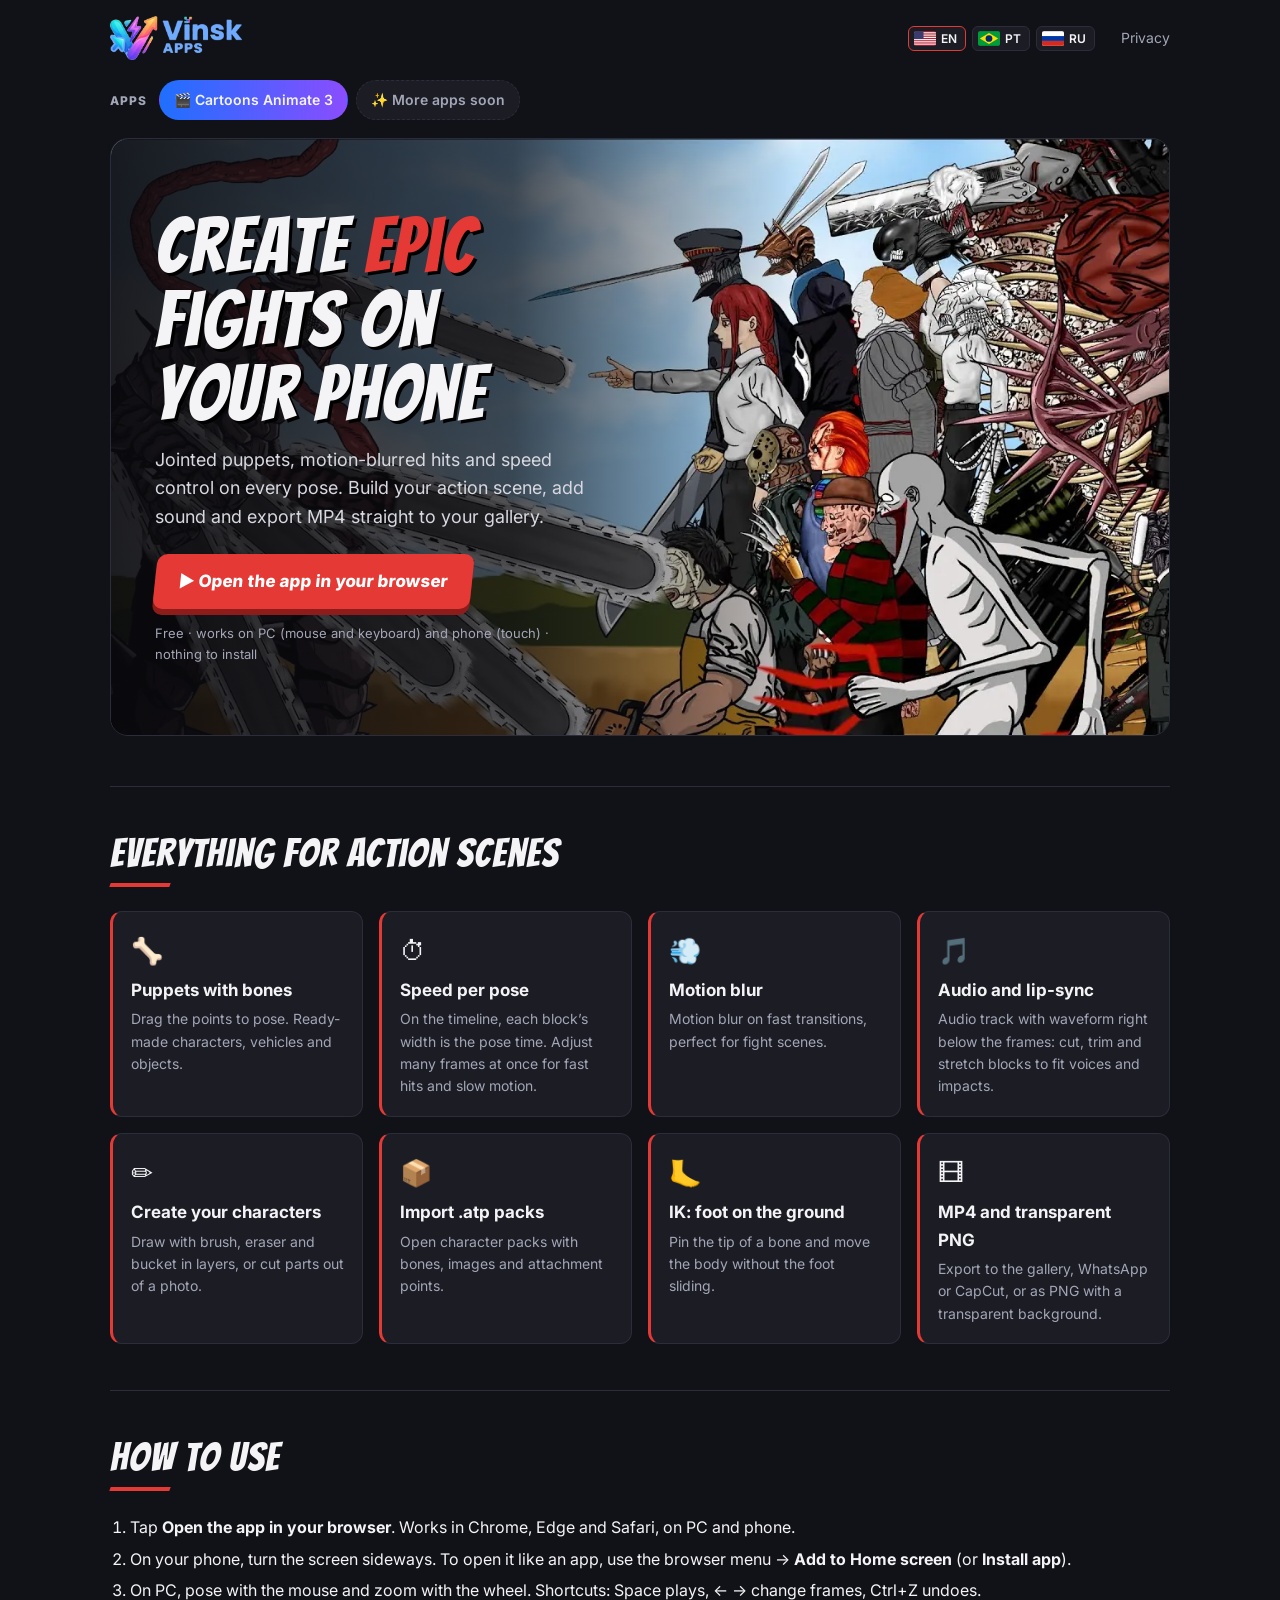
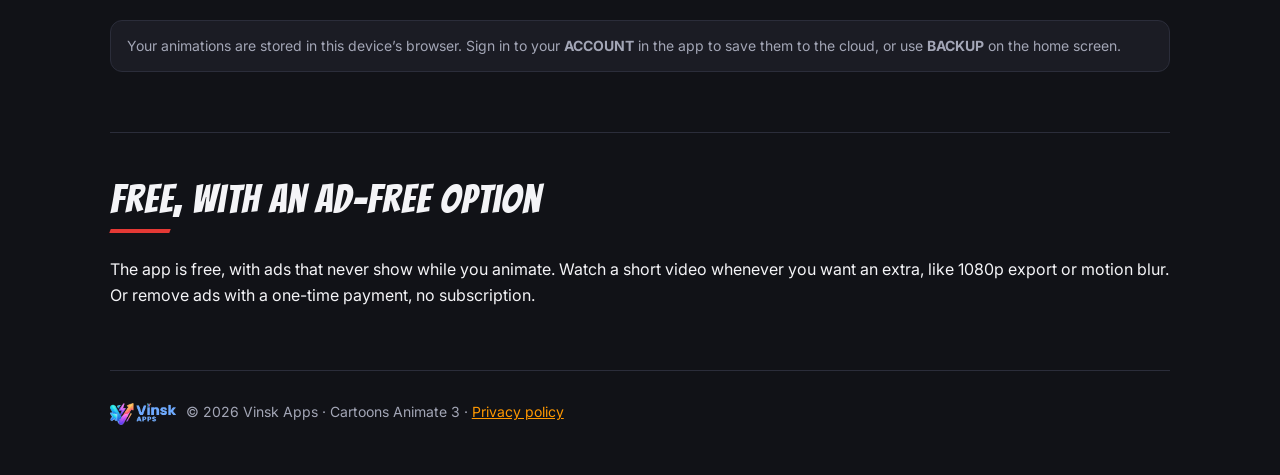
==== commit a7d6b328: "Marca Vinsk Apps: logo, icone do app e barra de apps na landing Co-Authored-By: Claude Opus 5.5 <nor" ====
--- a/index.html
+++ b/index.html
@@ -7,6 +7,7 @@
 <meta name="description" content="Crie lutas e cenas de ação 2D no celular com bonecos articulados, timeline com controle de velocidade, motion blur, áudio e exportação em MP4.">
 <meta property="og:title" content="Cartoons Animate 3 — cenas de ação 2D no celular">
 <meta property="og:description" content="Bonecos com ossos, timeline com velocidade por pose, motion blur, lip-sync e exportação MP4. Grátis para Android.">
+<link rel="icon" href="favicon.png">
 <link rel="preconnect" href="https://fonts.googleapis.com"><link rel="preconnect" href="https://fonts.gstatic.com" crossorigin>
 <link href="https://fonts.googleapis.com/css2?family=Bangers&family=Inter:wght@400;600;800&display=swap" rel="stylesheet">
 <style>
@@ -47,7 +48,9 @@
 </head>
 <body>
 <div class="wrap">
-  <nav><div class="logo"><i>▶</i> Cartoons Animate 3</div><div class="sp"></div><span id="langs"></span><a href="privacidade.html" data-t="priv">Privacidade</a></nav>
+  <nav><a class="brand" href="./" title="Vinsk Apps"><img src="logo-light.png" alt="Vinsk Apps"></a><div class="sp"></div><span id="langs"></span><a href="privacidade.html" data-t="priv">Privacidade</a></nav>
+  <!-- Barra de apps: para adicionar um app novo, inclua uma linha na lista APPS no script no fim da página -->
+  <div class="appbar" id="appbar" aria-label="Apps"></div>
 
   <div class="hero">
     <img src="[data-uri]" alt="Cena de luta animada em 2D com vários personagens">
@@ -88,13 +91,23 @@
     <p data-t="free">O app é gratuito, com anúncios que nunca aparecem enquanto você anima. Você pode assistir a um vídeo curto quando quiser liberar algo extra, como exportar em 1080p ou usar o motion blur. Quem preferir pode remover os anúncios com um pagamento único, sem assinatura.</p>
   </section>
 
-  <footer>© <span id="y"></span> Cartoons Animate 3 · <a href="privacidade.html" data-t="priv2">Política de privacidade</a></footer>
+  <footer><img class="foot-logo" src="logo-light.png" alt="Vinsk Apps"> © <span id="y"></span> Vinsk Apps · Cartoons Animate 3 · <a href="privacidade.html" data-t="priv2">Política de privacidade</a></footer>
 </div>
 <script>document.getElementById('y').textContent = new Date().getFullYear();</script>
 <style>
 #langs { display: inline-flex; gap: 6px; margin-right: 14px; }
 #langs button { display: inline-flex; align-items: center; gap: 5px; background: var(--panel); color: var(--ink); border: 1px solid var(--line); border-radius: 6px; padding: 4px 8px 4px 5px; font: 600 12px Inter, sans-serif; cursor: pointer; }
 #langs button.on { border-color: var(--red); }
+.brand img { display: block; height: 44px; width: auto; }
+.appbar { display: flex; gap: 8px; overflow-x: auto; padding: 4px 0 18px; scrollbar-width: none; }
+.appbar::-webkit-scrollbar { display: none; }
+.appbar a { flex: none; display: inline-flex; align-items: center; gap: 8px; padding: 8px 14px; border-radius: 999px; background: var(--panel); border: 1px solid var(--line); color: var(--ink); text-decoration: none; font-size: 14px; font-weight: 600; white-space: nowrap; }
+.appbar a:hover { border-color: #4C8DFF; }
+.appbar a.on { background: linear-gradient(90deg, #1f6fff, #8a4dff); border-color: transparent; }
+.appbar a.soon { color: var(--muted); border-style: dashed; pointer-events: none; }
+.appbar .lbl { color: var(--muted); font-size: 12px; font-weight: 800; letter-spacing: .08em; text-transform: uppercase; align-self: center; margin-right: 4px; flex: none; }
+.foot-logo { height: 22px; vertical-align: middle; margin-right: 6px; }
+@media (max-width: 560px) { .brand img { height: 34px; } #langs button { padding: 3px 5px; } }
 #langs svg { width: 22px; height: 15px; border-radius: 2px; display: block; }
 </style>
 <script>
@@ -107,6 +120,19 @@
   var lang = saved || ((navigator.languages || [navigator.language || 'en']).map(function (l) { return String(l).toLowerCase().split('-')[0]; }).filter(function (c) { return c === 'pt' || D[c]; })[0]) || 'en';
   document.documentElement.lang = lang;
   if (D[lang]) document.querySelectorAll('[data-t]').forEach(function (e) { var v = D[lang][e.getAttribute('data-t')]; if (v) e.innerHTML = v; });
+  // ----- barra de apps da Vinsk Apps (adicione os próximos apps aqui) -----
+  var APPS = [
+    { name: 'Cartoons Animate 3', icon: '🎬', href: 'app/', current: true },
+    { name: { pt: 'Novos apps em breve', en: 'More apps soon', ru: 'Скоро новые приложения' }, icon: '✨', soon: true }
+  ];
+  var L = { pt: 'Apps', en: 'Apps', ru: 'Приложения' };
+  var bar = document.getElementById('appbar'), lb = document.createElement('span');
+  lb.className = 'lbl'; lb.textContent = L[lang] || L.en; bar.appendChild(lb);
+  APPS.forEach(function (a) {
+    var el = document.createElement('a'), nm = typeof a.name === 'string' ? a.name : (a.name[lang] || a.name.en);
+    el.href = a.href || '#'; el.className = a.current ? 'on' : a.soon ? 'soon' : '';
+    el.textContent = a.icon + ' ' + nm; bar.appendChild(el);
+  });
   var box = document.getElementById('langs');
   [['en', 'us', 'English'], ['pt', 'br', 'Português'], ['ru', 'ru', 'Русский']].forEach(function (x) {
     var b = document.createElement('button'); b.className = x[0] === lang ? 'on' : ''; b.title = x[2]; b.setAttribute('aria-label', x[2]);
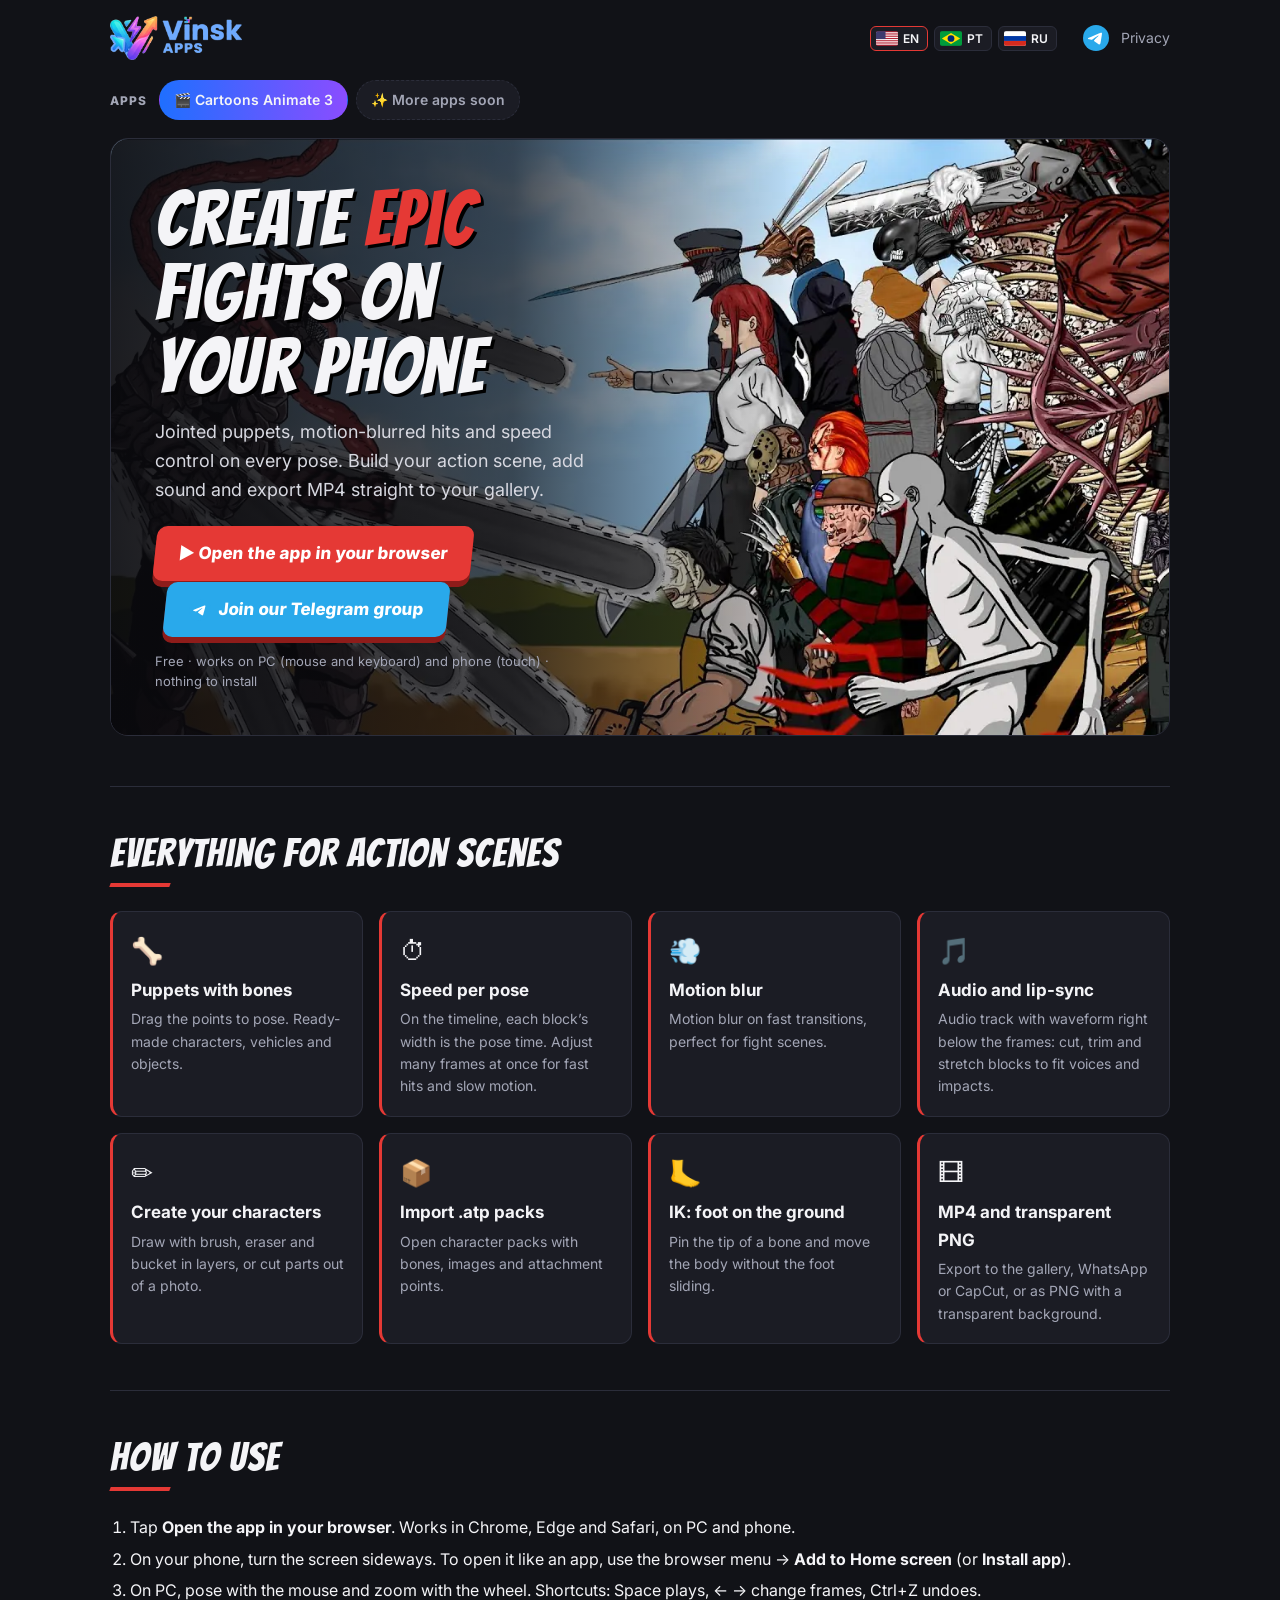
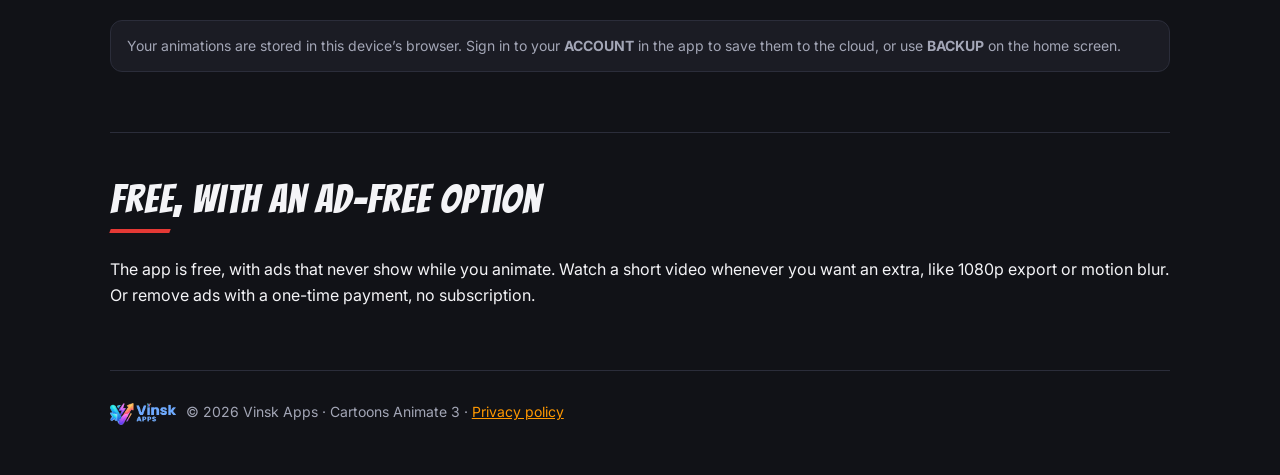
==== commit 3393ae42: "Tag do Google Ads e grupo do Telegram Co-Authored-By: Claude Opus 5.5 <noreply@anthropic.com>" ====
--- a/index.html
+++ b/index.html
@@ -2,6 +2,8 @@
 <html lang="pt-BR">
 <head>
 <meta charset="utf-8">
+<script async src="gtag.js"></script>
+<meta name="google-adsense-account" content="ca-pub-1023206547211800">
 <meta name="viewport" content="width=device-width, initial-scale=1">
 <title>Cartoons Animate 3 — cenas de ação 2D no celular</title>
 <meta name="description" content="Crie lutas e cenas de ação 2D no celular com bonecos articulados, timeline com controle de velocidade, motion blur, áudio e exportação em MP4.">
@@ -48,7 +50,7 @@
 </head>
 <body>
 <div class="wrap">
-  <nav><a class="brand" href="./" title="Vinsk Apps"><img src="logo-light.png" alt="Vinsk Apps"></a><div class="sp"></div><span id="langs"></span><a href="privacidade.html" data-t="priv">Privacidade</a></nav>
+  <nav><a class="brand" href="./" title="Vinsk Apps"><img src="logo-light.png" alt="Vinsk Apps"></a><div class="sp"></div><span id="langs"></span><a class="tg-nav" href="https://t.me/+FSHwICAIk741MDMx" target="_blank" rel="noopener" title="Telegram"><img src="telegram.svg" alt="Telegram"></a><a href="privacidade.html" data-t="priv">Privacidade</a></nav>
   <!-- Barra de apps: para adicionar um app novo, inclua uma linha na lista APPS no script no fim da página -->
   <div class="appbar" id="appbar" aria-label="Apps"></div>
 
@@ -58,6 +60,7 @@
       <h1 data-t="h1">Crie lutas <span>épicas</span> no celular</h1>
       <p class="lead" data-t="lead">Bonecos articulados, golpes com motion blur e controle de velocidade em cada pose. Monte sua cena de ação, coloque som e exporte em MP4 direto para a galeria.</p>
       <a class="btn" id="dl" href="app/" data-t="btn">▶ Abrir o app no navegador</a>
+      <a class="btn tg-btn" href="https://t.me/+FSHwICAIk741MDMx" target="_blank" rel="noopener"><img src="telegram.svg" alt=""> <span data-t="tg">Entre no grupo do Telegram</span></a>
       <div class="meta" data-t="meta">Grátis · funciona no PC (mouse e teclado) e no celular (toque) · sem instalar nada</div>
     </div>
   </div>
@@ -106,13 +109,17 @@
 .appbar a.on { background: linear-gradient(90deg, #1f6fff, #8a4dff); border-color: transparent; }
 .appbar a.soon { color: var(--muted); border-style: dashed; pointer-events: none; }
 .appbar .lbl { color: var(--muted); font-size: 12px; font-weight: 800; letter-spacing: .08em; text-transform: uppercase; align-self: center; margin-right: 4px; flex: none; }
+.tg-nav img { display: block; width: 26px; height: 26px; }
+.tg-btn { background: #29A9EB !important; margin-left: 10px; display: inline-flex; align-items: center; gap: 8px; }
+.tg-btn img { width: 22px; height: 22px; }
+@media (max-width: 560px) { .tg-btn { margin: 10px 0 0; } }
 .foot-logo { height: 22px; vertical-align: middle; margin-right: 6px; }
 @media (max-width: 560px) { .brand img { height: 34px; } #langs button { padding: 3px 5px; } }
 #langs svg { width: 22px; height: 15px; border-radius: 2px; display: block; }
 </style>
 <script>
 (function () {
-  var D = {"en": {"h1": "Create <span>epic</span> fights on your phone", "lead": "Jointed puppets, motion-blurred hits and speed control on every pose. Build your action scene, add sound and export MP4 straight to your gallery.", "btn": "▶ Open the app in your browser", "meta": "Free · works on PC (mouse and keyboard) and phone (touch) · nothing to install", "h2a": "Everything for action scenes", "f1t": "Puppets with bones", "f1p": "Drag the points to pose. Ready-made characters, vehicles and objects.", "f2t": "Speed per pose", "f2p": "On the timeline, each block’s width is the pose time. Adjust many frames at once for fast hits and slow motion.", "f3t": "Motion blur", "f3p": "Motion blur on fast transitions, perfect for fight scenes.", "f4t": "Audio and lip-sync", "f4p": "Audio track with waveform right below the frames: cut, trim and stretch blocks to fit voices and impacts.", "f5t": "Create your characters", "f5p": "Draw with brush, eraser and bucket in layers, or cut parts out of a photo.", "f6t": "Import .atp packs", "f6p": "Open character packs with bones, images and attachment points.", "f7t": "IK: foot on the ground", "f7p": "Pin the tip of a bone and move the body without the foot sliding.", "f8t": "MP4 and transparent PNG", "f8p": "Export to the gallery, WhatsApp or CapCut, or as PNG with a transparent background.", "h2b": "How to use", "li1": "Tap <b>Open the app in your browser</b>. Works in Chrome, Edge and Safari, on PC and phone.", "li2": "On your phone, turn the screen sideways. To open it like an app, use the browser menu → <b>Add to Home screen</b> (or <b>Install app</b>).", "li3": "On PC, pose with the mouse and zoom with the wheel. Shortcuts: Space plays, ← → change frames, Ctrl+Z undoes.", "note": "Your animations are stored in this device’s browser. Sign in to your <b>ACCOUNT</b> in the app to save them to the cloud, or use <b>BACKUP</b> on the home screen.", "h2c": "Free, with an ad-free option", "free": "The app is free, with ads that never show while you animate. Watch a short video whenever you want an extra, like 1080p export or motion blur. Or remove ads with a one-time payment, no subscription.", "priv": "Privacy", "priv2": "Privacy policy"}, "ru": {"h1": "Создавайте <span>эпичные</span> драки на телефоне", "lead": "Шарнирные персонажи, удары с размытием движения и скорость каждой позы. Соберите экшен-сцену, добавьте звук и экспортируйте MP4 прямо в галерею.", "btn": "▶ Открыть приложение в браузере", "meta": "Бесплатно · ПК (мышь и клавиатура) и телефон (касания) · ничего не нужно устанавливать", "h2a": "Всё для экшен-сцен", "f1t": "Персонажи с костями", "f1p": "Тяните точки, чтобы ставить позы. Готовые персонажи, транспорт и предметы.", "f2t": "Скорость каждой позы", "f2p": "На таймлайне ширина блока — это время позы. Меняйте сразу много кадров для быстрых ударов и замедления.", "f3t": "Размытие движения", "f3p": "Размытие на быстрых переходах — идеально для драк.", "f4t": "Звук и липсинк", "f4p": "Аудиодорожка с волной под кадрами: режьте, обрезайте и растягивайте блоки под голос и удары.", "f5t": "Создавайте персонажей", "f5p": "Рисуйте кистью, ластиком и заливкой по слоям или вырезайте части из фото.", "f6t": "Импорт паков .atp", "f6p": "Открывайте паки персонажей с костями, изображениями и точками крепления.", "f7t": "IK: нога на земле", "f7p": "Закрепите конец кости и двигайте тело — нога не скользит.", "f8t": "MP4 и прозрачный PNG", "f8p": "Экспорт в галерею, WhatsApp или CapCut, либо PNG с прозрачным фоном.", "h2b": "Как пользоваться", "li1": "Нажмите <b>Открыть приложение в браузере</b>. Работает в Chrome, Edge и Safari на ПК и телефоне.", "li2": "На телефоне поверните экран. Чтобы открыть как приложение: меню браузера → <b>Добавить на главный экран</b> (или <b>Установить</b>).", "li3": "На ПК позируйте мышью, масштаб — колесом. Клавиши: Пробел — играть, ← → — кадры, Ctrl+Z — отменить.", "note": "Анимации хранятся в браузере этого устройства. Войдите в <b>АККАУНТ</b> в приложении, чтобы хранить их в облаке, или используйте <b>КОПИЯ</b> на главном экране.", "h2c": "Бесплатно, с вариантом без рекламы", "free": "Приложение бесплатное, реклама никогда не мешает анимировать. Посмотрите короткое видео, чтобы открыть экстра-функции, например экспорт 1080p или размытие. Или уберите рекламу разовым платежом, без подписки.", "priv": "Конфиденциальность", "priv2": "Политика конфиденциальности"}, "es": {"h1": "Crea peleas <span>épicas</span> en tu teléfono", "lead": "Muñecos articulados, golpes con desenfoque de movimiento y control de velocidad en cada pose. Arma tu escena de acción, añade sonido y exporta en MP4 directo a tu galería.", "btn": "▶ Abrir la app en el navegador", "meta": "Gratis · en PC (ratón y teclado) y en el móvil (táctil) · sin instalar nada", "h2a": "Todo para escenas de acción", "f1t": "Muñecos con huesos", "f1p": "Arrastra los puntos para posar. Personajes, vehículos y objetos listos para usar.", "f2t": "Velocidad por pose", "f2p": "En la línea de tiempo, el ancho de cada bloque es el tiempo de la pose. Ajusta muchos cuadros a la vez para golpes rápidos y cámara lenta.", "f3t": "Desenfoque de movimiento", "f3p": "Desenfoque en las transiciones rápidas, ideal para peleas.", "f4t": "Audio y lip-sync", "f4p": "Pista de audio con forma de onda bajo los cuadros: corta, recorta y estira bloques para encajar voces e impactos.", "f5t": "Crea tus personajes", "f5p": "Dibuja con pincel, borrador y relleno en capas, o recorta partes de una foto.", "f6t": "Importa packs .atp", "f6p": "Abre packs de personajes con huesos, imágenes y puntos de enganche.", "f7t": "IK: pie en el suelo", "f7p": "Fija la punta de un hueso y mueve el cuerpo sin que el pie resbale.", "f8t": "MP4 y PNG transparente", "f8p": "Exporta a la galería, WhatsApp o CapCut, o en PNG con fondo transparente.", "h2b": "Cómo usar", "li1": "Toca <b>Abrir la app en el navegador</b>. Funciona en Chrome, Edge y Safari, en PC y móvil.", "li2": "En el móvil, gira la pantalla. Para abrirla como app, usa el menú del navegador → <b>Añadir a pantalla de inicio</b> (o <b>Instalar app</b>).", "li3": "En PC, posa con el ratón y haz zoom con la rueda. Atajos: Espacio reproduce, ← → cambian de cuadro, Ctrl+Z deshace.", "note": "Tus animaciones se guardan en el navegador de este dispositivo. Entra en tu <b>CUENTA</b> en la app para guardarlas en la nube, o usa <b>COPIA</b> en la pantalla de inicio.", "h2c": "Gratis, con opción sin anuncios", "free": "La app es gratis, con anuncios que nunca aparecen mientras animas. Mira un video corto cuando quieras un extra, como exportar en 1080p o el desenfoque. O quita los anuncios con un pago único, sin suscripción.", "priv": "Privacidad", "priv2": "Política de privacidad"}, "th": {"h1": "สร้างฉากต่อสู้<span>สุดมันส์</span>บนมือถือ", "lead": "ตัวละครข้อต่อ หมัดพร้อมโมชันเบลอ และปรับความเร็วได้ทุกท่า สร้างฉากแอ็กชัน ใส่เสียง แล้วส่งออก MP4 ลงแกลเลอรีได้ทันที", "btn": "▶ เปิดแอปในเบราว์เซอร์", "meta": "ฟรี · ใช้ได้บน PC (เมาส์และคีย์บอร์ด) และมือถือ (สัมผัส) · ไม่ต้องติดตั้ง", "h2a": "ครบทุกอย่างสำหรับฉากแอ็กชัน", "f1t": "ตัวละครมีกระดูก", "f1p": "ลากจุดเพื่อจัดท่า มีตัวละคร ยานพาหนะ และวัตถุพร้อมใช้", "f2t": "ความเร็วแต่ละท่า", "f2p": "บนไทม์ไลน์ ความกว้างของบล็อกคือเวลาของท่า ปรับหลายเฟรมพร้อมกันเพื่อหมัดเร็วและสโลว์โมชัน", "f3t": "โมชันเบลอ", "f3p": "เบลอการเคลื่อนไหวในช่วงเปลี่ยนเร็ว เหมาะกับฉากต่อสู้", "f4t": "เสียงและลิปซิงก์", "f4p": "แทร็กเสียงพร้อมรูปคลื่นใต้เฟรม: ตัด เล็ม และยืดบล็อกให้พอดีกับเสียงพูดและเสียงกระแทก", "f5t": "สร้างตัวละครเอง", "f5p": "วาดด้วยแปรง ยางลบ และถังสีแบบเลเยอร์ หรือตัดส่วนจากรูปถ่าย", "f6t": "นำเข้าแพ็ก .atp", "f6p": "เปิดแพ็กตัวละครพร้อมกระดูก รูป และจุดยึด", "f7t": "IK: เท้าติดพื้น", "f7p": "ล็อกปลายกระดูกแล้วขยับตัวโดยเท้าไม่ลื่น", "f8t": "MP4 และ PNG โปร่งใส", "f8p": "ส่งออกลงแกลเลอรี WhatsApp หรือ CapCut หรือเป็น PNG พื้นหลังโปร่งใส", "h2b": "วิธีใช้", "li1": "แตะ <b>เปิดแอปในเบราว์เซอร์</b> ใช้ได้บน Chrome, Edge และ Safari ทั้ง PC และมือถือ", "li2": "บนมือถือ ให้หมุนจอเป็นแนวนอน หากต้องการเปิดแบบแอป ใช้เมนูเบราว์เซอร์ → <b>เพิ่มลงในหน้าจอหลัก</b> (หรือ <b>ติดตั้งแอป</b>)", "li3": "บน PC ใช้เมาส์จัดท่าและล้อเมาส์ซูม คีย์ลัด: Space เล่น, ← → เปลี่ยนเฟรม, Ctrl+Z เลิกทำ", "note": "แอนิเมชันถูกเก็บในเบราว์เซอร์ของเครื่องนี้ เข้าสู่ <b>บัญชี</b> ในแอปเพื่อเก็บบนคลาวด์ หรือใช้ <b>สำรองข้อมูล</b> ที่หน้าแรก", "h2c": "ฟรี พร้อมตัวเลือกไม่มีโฆษณา", "free": "แอปใช้ฟรี โฆษณาไม่แสดงระหว่างที่คุณทำแอนิเมชัน ดูวิดีโอสั้นเมื่ออยากปลดล็อกของพิเศษ เช่น ส่งออก 1080p หรือโมชันเบลอ หรือจ่ายครั้งเดียวเพื่อลบโฆษณา ไม่มีรายเดือน", "priv": "ความเป็นส่วนตัว", "priv2": "นโยบายความเป็นส่วนตัว"}};
+  var D = {"en": {"tg": "Join our Telegram group", "h1": "Create <span>epic</span> fights on your phone", "lead": "Jointed puppets, motion-blurred hits and speed control on every pose. Build your action scene, add sound and export MP4 straight to your gallery.", "btn": "▶ Open the app in your browser", "meta": "Free · works on PC (mouse and keyboard) and phone (touch) · nothing to install", "h2a": "Everything for action scenes", "f1t": "Puppets with bones", "f1p": "Drag the points to pose. Ready-made characters, vehicles and objects.", "f2t": "Speed per pose", "f2p": "On the timeline, each block’s width is the pose time. Adjust many frames at once for fast hits and slow motion.", "f3t": "Motion blur", "f3p": "Motion blur on fast transitions, perfect for fight scenes.", "f4t": "Audio and lip-sync", "f4p": "Audio track with waveform right below the frames: cut, trim and stretch blocks to fit voices and impacts.", "f5t": "Create your characters", "f5p": "Draw with brush, eraser and bucket in layers, or cut parts out of a photo.", "f6t": "Import .atp packs", "f6p": "Open character packs with bones, images and attachment points.", "f7t": "IK: foot on the ground", "f7p": "Pin the tip of a bone and move the body without the foot sliding.", "f8t": "MP4 and transparent PNG", "f8p": "Export to the gallery, WhatsApp or CapCut, or as PNG with a transparent background.", "h2b": "How to use", "li1": "Tap <b>Open the app in your browser</b>. Works in Chrome, Edge and Safari, on PC and phone.", "li2": "On your phone, turn the screen sideways. To open it like an app, use the browser menu → <b>Add to Home screen</b> (or <b>Install app</b>).", "li3": "On PC, pose with the mouse and zoom with the wheel. Shortcuts: Space plays, ← → change frames, Ctrl+Z undoes.", "note": "Your animations are stored in this device’s browser. Sign in to your <b>ACCOUNT</b> in the app to save them to the cloud, or use <b>BACKUP</b> on the home screen.", "h2c": "Free, with an ad-free option", "free": "The app is free, with ads that never show while you animate. Watch a short video whenever you want an extra, like 1080p export or motion blur. Or remove ads with a one-time payment, no subscription.", "priv": "Privacy", "priv2": "Privacy policy"}, "ru": {"tg": "Вступайте в группу в Telegram", "h1": "Создавайте <span>эпичные</span> драки на телефоне", "lead": "Шарнирные персонажи, удары с размытием движения и скорость каждой позы. Соберите экшен-сцену, добавьте звук и экспортируйте MP4 прямо в галерею.", "btn": "▶ Открыть приложение в браузере", "meta": "Бесплатно · ПК (мышь и клавиатура) и телефон (касания) · ничего не нужно устанавливать", "h2a": "Всё для экшен-сцен", "f1t": "Персонажи с костями", "f1p": "Тяните точки, чтобы ставить позы. Готовые персонажи, транспорт и предметы.", "f2t": "Скорость каждой позы", "f2p": "На таймлайне ширина блока — это время позы. Меняйте сразу много кадров для быстрых ударов и замедления.", "f3t": "Размытие движения", "f3p": "Размытие на быстрых переходах — идеально для драк.", "f4t": "Звук и липсинк", "f4p": "Аудиодорожка с волной под кадрами: режьте, обрезайте и растягивайте блоки под голос и удары.", "f5t": "Создавайте персонажей", "f5p": "Рисуйте кистью, ластиком и заливкой по слоям или вырезайте части из фото.", "f6t": "Импорт паков .atp", "f6p": "Открывайте паки персонажей с костями, изображениями и точками крепления.", "f7t": "IK: нога на земле", "f7p": "Закрепите конец кости и двигайте тело — нога не скользит.", "f8t": "MP4 и прозрачный PNG", "f8p": "Экспорт в галерею, WhatsApp или CapCut, либо PNG с прозрачным фоном.", "h2b": "Как пользоваться", "li1": "Нажмите <b>Открыть приложение в браузере</b>. Работает в Chrome, Edge и Safari на ПК и телефоне.", "li2": "На телефоне поверните экран. Чтобы открыть как приложение: меню браузера → <b>Добавить на главный экран</b> (или <b>Установить</b>).", "li3": "На ПК позируйте мышью, масштаб — колесом. Клавиши: Пробел — играть, ← → — кадры, Ctrl+Z — отменить.", "note": "Анимации хранятся в браузере этого устройства. Войдите в <b>АККАУНТ</b> в приложении, чтобы хранить их в облаке, или используйте <b>КОПИЯ</b> на главном экране.", "h2c": "Бесплатно, с вариантом без рекламы", "free": "Приложение бесплатное, реклама никогда не мешает анимировать. Посмотрите короткое видео, чтобы открыть экстра-функции, например экспорт 1080p или размытие. Или уберите рекламу разовым платежом, без подписки.", "priv": "Конфиденциальность", "priv2": "Политика конфиденциальности"}, "es": {"h1": "Crea peleas <span>épicas</span> en tu teléfono", "lead": "Muñecos articulados, golpes con desenfoque de movimiento y control de velocidad en cada pose. Arma tu escena de acción, añade sonido y exporta en MP4 directo a tu galería.", "btn": "▶ Abrir la app en el navegador", "meta": "Gratis · en PC (ratón y teclado) y en el móvil (táctil) · sin instalar nada", "h2a": "Todo para escenas de acción", "f1t": "Muñecos con huesos", "f1p": "Arrastra los puntos para posar. Personajes, vehículos y objetos listos para usar.", "f2t": "Velocidad por pose", "f2p": "En la línea de tiempo, el ancho de cada bloque es el tiempo de la pose. Ajusta muchos cuadros a la vez para golpes rápidos y cámara lenta.", "f3t": "Desenfoque de movimiento", "f3p": "Desenfoque en las transiciones rápidas, ideal para peleas.", "f4t": "Audio y lip-sync", "f4p": "Pista de audio con forma de onda bajo los cuadros: corta, recorta y estira bloques para encajar voces e impactos.", "f5t": "Crea tus personajes", "f5p": "Dibuja con pincel, borrador y relleno en capas, o recorta partes de una foto.", "f6t": "Importa packs .atp", "f6p": "Abre packs de personajes con huesos, imágenes y puntos de enganche.", "f7t": "IK: pie en el suelo", "f7p": "Fija la punta de un hueso y mueve el cuerpo sin que el pie resbale.", "f8t": "MP4 y PNG transparente", "f8p": "Exporta a la galería, WhatsApp o CapCut, o en PNG con fondo transparente.", "h2b": "Cómo usar", "li1": "Toca <b>Abrir la app en el navegador</b>. Funciona en Chrome, Edge y Safari, en PC y móvil.", "li2": "En el móvil, gira la pantalla. Para abrirla como app, usa el menú del navegador → <b>Añadir a pantalla de inicio</b> (o <b>Instalar app</b>).", "li3": "En PC, posa con el ratón y haz zoom con la rueda. Atajos: Espacio reproduce, ← → cambian de cuadro, Ctrl+Z deshace.", "note": "Tus animaciones se guardan en el navegador de este dispositivo. Entra en tu <b>CUENTA</b> en la app para guardarlas en la nube, o usa <b>COPIA</b> en la pantalla de inicio.", "h2c": "Gratis, con opción sin anuncios", "free": "La app es gratis, con anuncios que nunca aparecen mientras animas. Mira un video corto cuando quieras un extra, como exportar en 1080p o el desenfoque. O quita los anuncios con un pago único, sin suscripción.", "priv": "Privacidad", "priv2": "Política de privacidad"}, "th": {"h1": "สร้างฉากต่อสู้<span>สุดมันส์</span>บนมือถือ", "lead": "ตัวละครข้อต่อ หมัดพร้อมโมชันเบลอ และปรับความเร็วได้ทุกท่า สร้างฉากแอ็กชัน ใส่เสียง แล้วส่งออก MP4 ลงแกลเลอรีได้ทันที", "btn": "▶ เปิดแอปในเบราว์เซอร์", "meta": "ฟรี · ใช้ได้บน PC (เมาส์และคีย์บอร์ด) และมือถือ (สัมผัส) · ไม่ต้องติดตั้ง", "h2a": "ครบทุกอย่างสำหรับฉากแอ็กชัน", "f1t": "ตัวละครมีกระดูก", "f1p": "ลากจุดเพื่อจัดท่า มีตัวละคร ยานพาหนะ และวัตถุพร้อมใช้", "f2t": "ความเร็วแต่ละท่า", "f2p": "บนไทม์ไลน์ ความกว้างของบล็อกคือเวลาของท่า ปรับหลายเฟรมพร้อมกันเพื่อหมัดเร็วและสโลว์โมชัน", "f3t": "โมชันเบลอ", "f3p": "เบลอการเคลื่อนไหวในช่วงเปลี่ยนเร็ว เหมาะกับฉากต่อสู้", "f4t": "เสียงและลิปซิงก์", "f4p": "แทร็กเสียงพร้อมรูปคลื่นใต้เฟรม: ตัด เล็ม และยืดบล็อกให้พอดีกับเสียงพูดและเสียงกระแทก", "f5t": "สร้างตัวละครเอง", "f5p": "วาดด้วยแปรง ยางลบ และถังสีแบบเลเยอร์ หรือตัดส่วนจากรูปถ่าย", "f6t": "นำเข้าแพ็ก .atp", "f6p": "เปิดแพ็กตัวละครพร้อมกระดูก รูป และจุดยึด", "f7t": "IK: เท้าติดพื้น", "f7p": "ล็อกปลายกระดูกแล้วขยับตัวโดยเท้าไม่ลื่น", "f8t": "MP4 และ PNG โปร่งใส", "f8p": "ส่งออกลงแกลเลอรี WhatsApp หรือ CapCut หรือเป็น PNG พื้นหลังโปร่งใส", "h2b": "วิธีใช้", "li1": "แตะ <b>เปิดแอปในเบราว์เซอร์</b> ใช้ได้บน Chrome, Edge และ Safari ทั้ง PC และมือถือ", "li2": "บนมือถือ ให้หมุนจอเป็นแนวนอน หากต้องการเปิดแบบแอป ใช้เมนูเบราว์เซอร์ → <b>เพิ่มลงในหน้าจอหลัก</b> (หรือ <b>ติดตั้งแอป</b>)", "li3": "บน PC ใช้เมาส์จัดท่าและล้อเมาส์ซูม คีย์ลัด: Space เล่น, ← → เปลี่ยนเฟรม, Ctrl+Z เลิกทำ", "note": "แอนิเมชันถูกเก็บในเบราว์เซอร์ของเครื่องนี้ เข้าสู่ <b>บัญชี</b> ในแอปเพื่อเก็บบนคลาวด์ หรือใช้ <b>สำรองข้อมูล</b> ที่หน้าแรก", "h2c": "ฟรี พร้อมตัวเลือกไม่มีโฆษณา", "free": "แอปใช้ฟรี โฆษณาไม่แสดงระหว่างที่คุณทำแอนิเมชัน ดูวิดีโอสั้นเมื่ออยากปลดล็อกของพิเศษ เช่น ส่งออก 1080p หรือโมชันเบลอ หรือจ่ายครั้งเดียวเพื่อลบโฆษณา ไม่มีรายเดือน", "priv": "ความเป็นส่วนตัว", "priv2": "นโยบายความเป็นส่วนตัว"}};
   var FL = { us: '<svg viewBox="0 0 30 20"><rect width="30" height="20" fill="#B22234"/><g fill="#fff"><rect y="1.5" width="30" height="1.5"/><rect y="4.6" width="30" height="1.5"/><rect y="7.7" width="30" height="1.5"/><rect y="10.8" width="30" height="1.5"/><rect y="13.8" width="30" height="1.5"/><rect y="16.9" width="30" height="1.5"/></g><rect width="13" height="10.8" fill="#3C3B6E"/></svg>',
     br: '<svg viewBox="0 0 30 20"><rect width="30" height="20" fill="#009C3B"/><path d="M15 2.5 27.5 10 15 17.5 2.5 10z" fill="#FFDF00"/><circle cx="15" cy="10" r="4.6" fill="#002776"/></svg>',
     ru: '<svg viewBox="0 0 30 20"><rect width="30" height="20" fill="#fff"/><rect y="6.67" width="30" height="6.67" fill="#0039A6"/><rect y="13.33" width="30" height="6.67" fill="#D52B1E"/></svg>' };
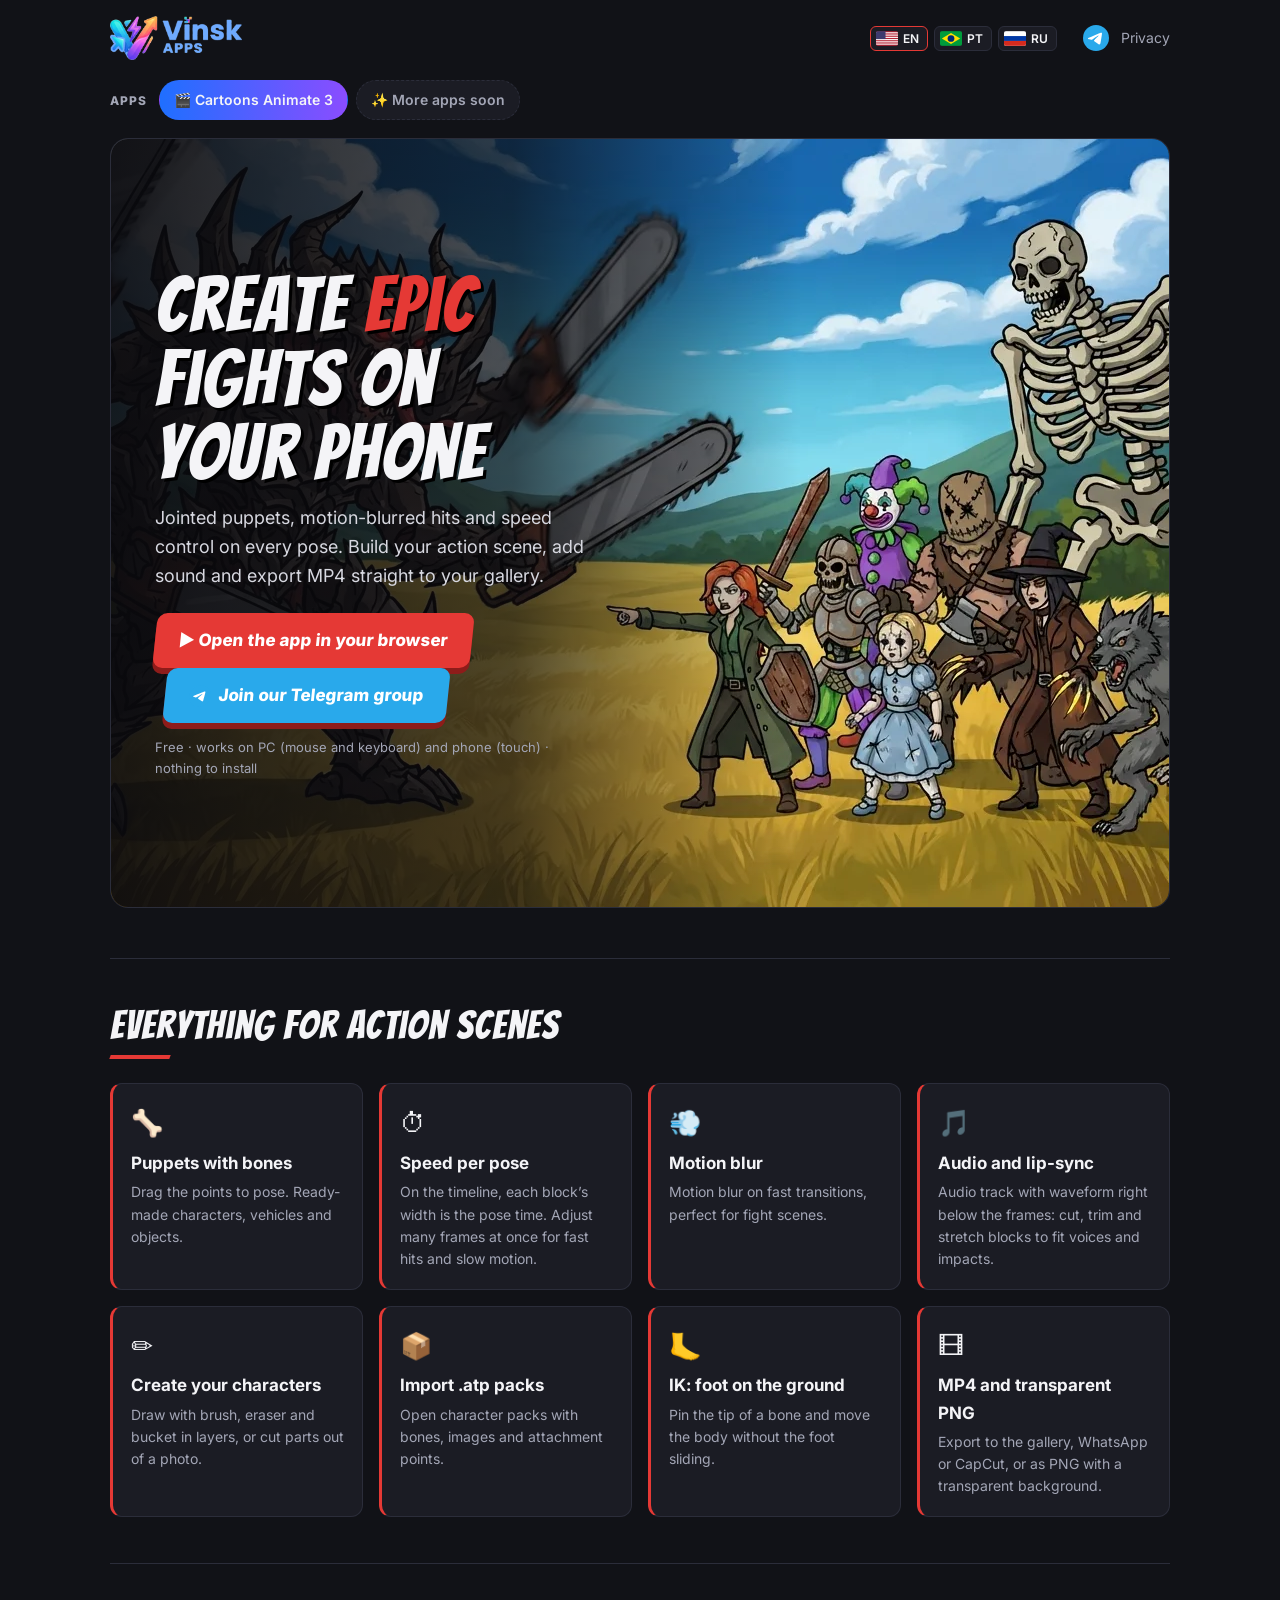
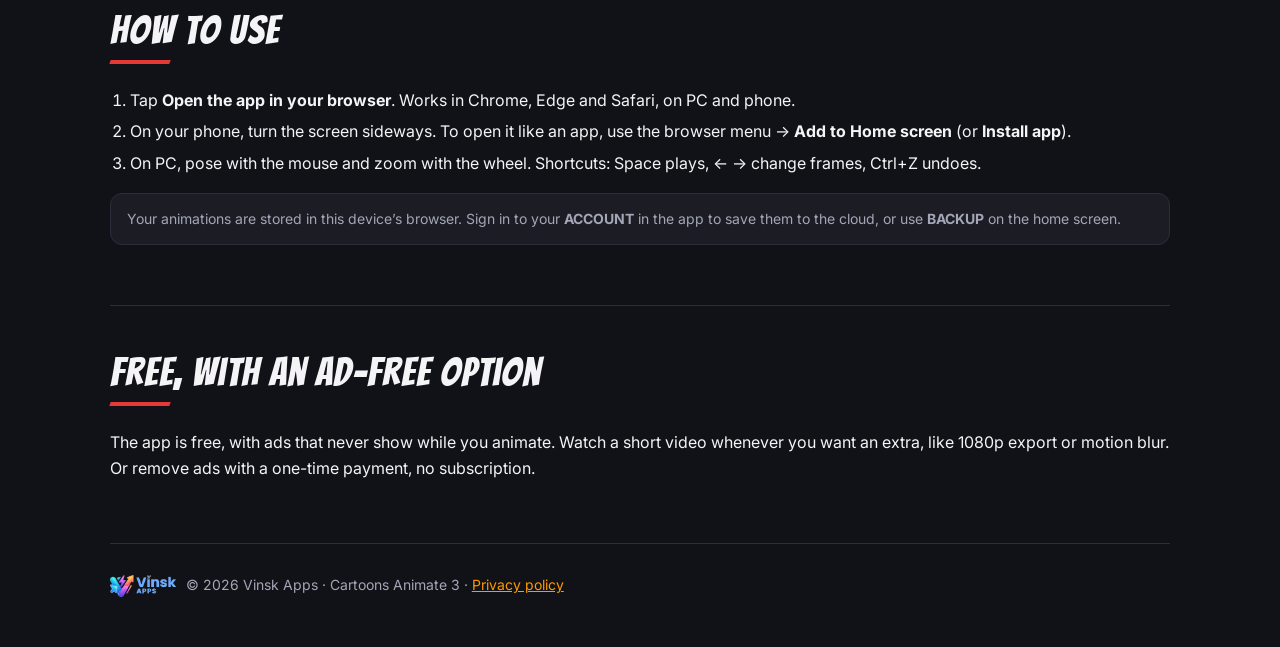
==== commit 60a1df2a: "Landing: arte original no topo Co-Authored-By: Claude Opus 5.5 <noreply@anthropic.com>" ====
--- a/index.html
+++ b/index.html
@@ -55,7 +55,7 @@
   <div class="appbar" id="appbar" aria-label="Apps"></div>
 
   <div class="hero">
-    <img src="[data-uri]" alt="Cena de luta animada em 2D com vários personagens">
+    <img src="hero.webp" alt="Monstro de motosserras enfrenta um grupo de monstros em animação 2D" width="1376" height="768">
     <div class="copy">
       <h1 data-t="h1">Crie lutas <span>épicas</span> no celular</h1>
       <p class="lead" data-t="lead">Bonecos articulados, golpes com motion blur e controle de velocidade em cada pose. Monte sua cena de ação, coloque som e exporte em MP4 direto para a galeria.</p>
